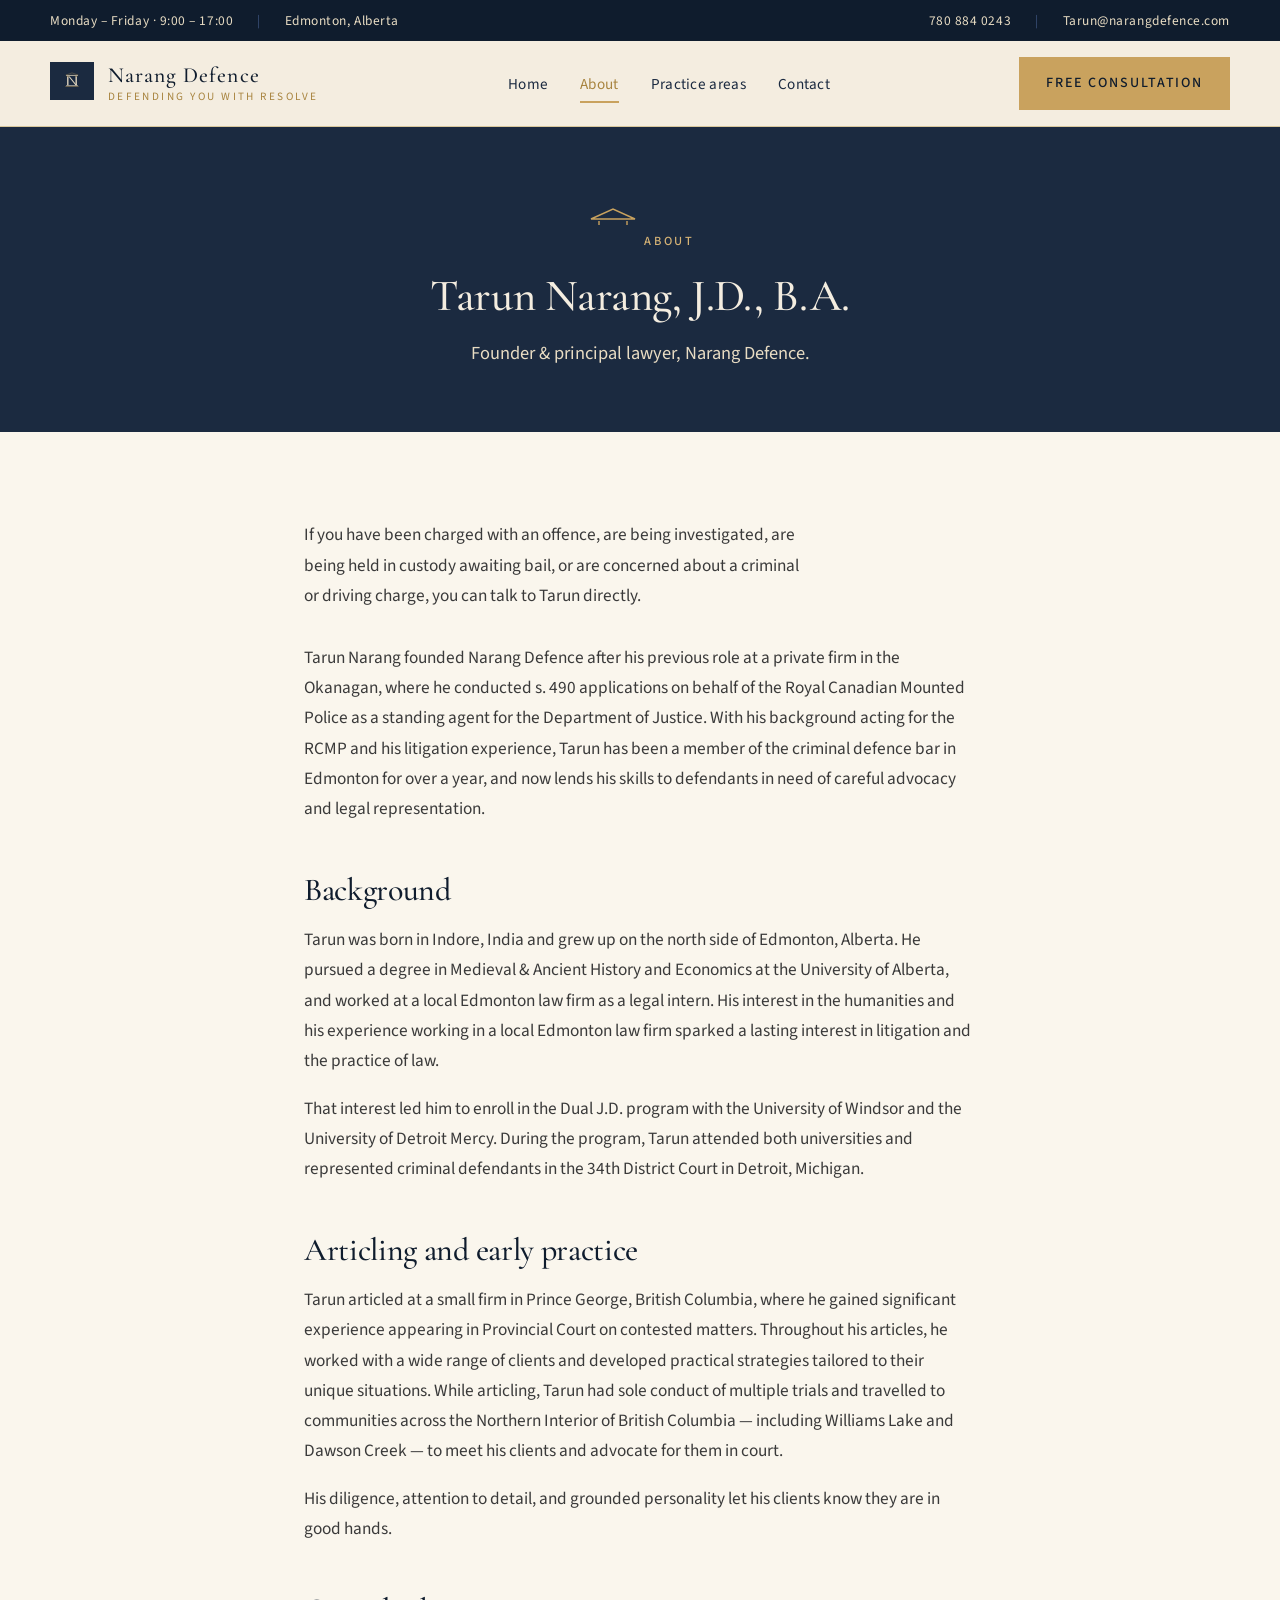
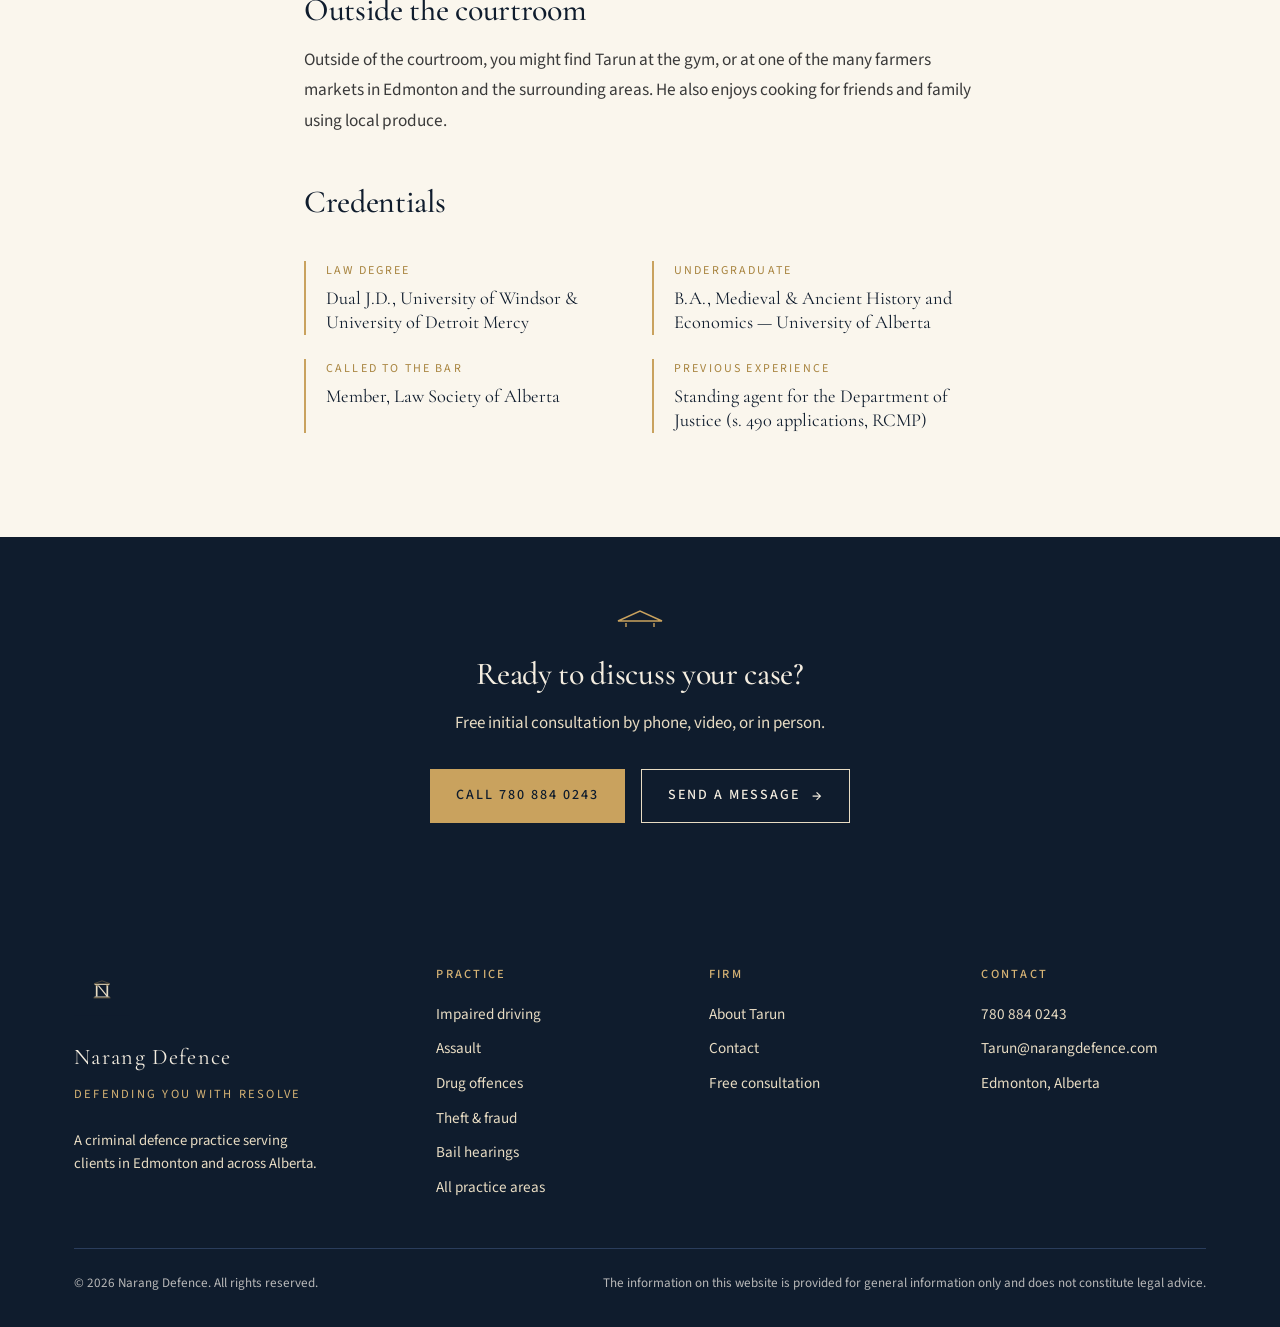
==== about.html @ 57f2531a "Add files via upload" ====
<!DOCTYPE html>
<html lang="en">
<head>
  <meta charset="UTF-8">
  <meta name="viewport" content="width=device-width, initial-scale=1.0">
  <title>About Tarun Narang — Narang Defence</title>
  <meta name="description" content="Tarun Narang is the founder of Narang Defence, an Edmonton criminal defence practice. Read about his background, education, and approach to criminal defence in Alberta.">

  <link rel="preconnect" href="https://fonts.googleapis.com">
  <link rel="preconnect" href="https://fonts.gstatic.com" crossorigin>
  <link href="https://fonts.googleapis.com/css2?family=Cormorant+Garamond:wght@400;500;600&family=Source+Sans+3:wght@300;400;500;600&display=swap" rel="stylesheet">
  <link rel="stylesheet" href="styles.css">
  <link rel="icon" type="image/svg+xml" href="logo.svg">
</head>
<body>

  <!-- Utility bar -->
  <div class="utility-bar">
    <div class="container utility-bar__inner">
      <div class="utility-bar__group utility-bar__hours">
        <span>Monday – Friday · 9:00 – 17:00</span>
        <span class="utility-bar__sep">|</span>
        <span>Edmonton, Alberta</span>
      </div>
      <div class="utility-bar__group">
        <a href="tel:+17808840243">780 884 0243</a>
        <span class="utility-bar__sep">|</span>
        <a href="mailto:Tarun@narangdefence.com">Tarun@narangdefence.com</a>
      </div>
    </div>
  </div>

  <!-- Header / nav -->
  <header class="site-header">
    <div class="container nav">
      <a href="index.html" class="nav__brand" aria-label="Narang Defence — home">
        <span class="nav__brand-mark" aria-hidden="true">
          <svg viewBox="0 0 600 520" xmlns="http://www.w3.org/2000/svg">
            <rect width="600" height="520" fill="#1b2a40"/>
            <g transform="translate(300,260)">
              <polygon points="-84,-82 0,-112 84,-82" fill="none" stroke="#c9a25e" stroke-width="3.5"/>
              <rect x="-80" y="-78" width="160" height="9" fill="#e8dcc3"/>
              <rect x="-66" y="-62" width="18" height="118" fill="#e8dcc3"/>
              <rect x="48" y="-62" width="18" height="118" fill="#e8dcc3"/>
              <polygon points="-48,-62 -31,-62 66,56 49,56" fill="#e8dcc3"/>
              <rect x="-70" y="-69" width="26" height="7" fill="#c9a25e"/>
              <rect x="44" y="-69" width="26" height="7" fill="#c9a25e"/>
              <rect x="-80" y="56" width="160" height="8" fill="#e8dcc3"/>
              <rect x="-90" y="68" width="180" height="6" fill="#c9a25e"/>
            </g>
          </svg>
        </span>
        <span class="nav__brand-text">
          <span class="nav__brand-name">Narang Defence</span>
          <span class="nav__brand-tag">Defending you with resolve</span>
        </span>
      </a>

      <button class="nav-toggle" aria-label="Open menu" aria-expanded="false" aria-controls="primary-nav">
        <svg viewBox="0 0 24 24" fill="none" stroke="currentColor" stroke-width="1.5">
          <line x1="3" y1="7" x2="21" y2="7"/>
          <line x1="3" y1="12" x2="21" y2="12"/>
          <line x1="3" y1="17" x2="21" y2="17"/>
        </svg>
      </button>

      <ul class="nav__menu" id="primary-nav">
        <li><a href="index.html">Home</a></li>
        <li><a href="about.html" aria-current="page">About</a></li>
        <li><a href="practice-areas.html">Practice areas</a></li>
        <li><a href="contact.html">Contact</a></li>
      </ul>

      <div class="nav__cta">
        <a href="contact.html" class="btn btn-primary">Free consultation</a>
      </div>
    </div>
  </header>

  <!-- Page header -->
  <section class="page-header">
    <div class="container">
      <span class="pediment" aria-hidden="true">
        <svg viewBox="0 0 56 18" fill="none" stroke="#c9a25e" stroke-width="1.4">
          <polygon points="6,12 28,2 50,12"/>
          <line x1="14" y1="14" x2="14" y2="18"/>
          <line x1="42" y1="14" x2="42" y2="18"/>
        </svg>
      </span>
      <span class="eyebrow on-dark">About</span>
      <h1>Tarun Narang, J.D., B.A.</h1>
      <p class="lead on-dark" style="margin: 1rem auto 0;">Founder &amp; principal lawyer, Narang Defence.</p>
    </div>
  </section>

  <!-- Bio -->
  <section class="section section--cream">
    <div class="container-narrow bio reveal">
      <p class="lead" style="margin-bottom: 2rem;">If you have been charged with an offence, are being investigated, are being held in custody awaiting bail, or are concerned about a criminal or driving charge, you can talk to Tarun directly.</p>

      <p>Tarun Narang founded Narang Defence after his previous role at a private firm in the Okanagan, where he conducted s. 490 applications on behalf of the Royal Canadian Mounted Police as a standing agent for the Department of Justice. With his background acting for the RCMP and his litigation experience, Tarun has been a member of the criminal defence bar in Edmonton for over a year, and now lends his skills to defendants in need of careful advocacy and legal representation.</p>

      <h2>Background</h2>
      <p>Tarun was born in Indore, India and grew up on the north side of Edmonton, Alberta. He pursued a degree in Medieval &amp; Ancient History and Economics at the University of Alberta, and worked at a local Edmonton law firm as a legal intern. His interest in the humanities and his experience working in a local Edmonton law firm sparked a lasting interest in litigation and the practice of law.</p>

      <p>That interest led him to enroll in the Dual J.D. program with the University of Windsor and the University of Detroit Mercy. During the program, Tarun attended both universities and represented criminal defendants in the 34th District Court in Detroit, Michigan.</p>

      <h2>Articling and early practice</h2>
      <p>Tarun articled at a small firm in Prince George, British Columbia, where he gained significant experience appearing in Provincial Court on contested matters. Throughout his articles, he worked with a wide range of clients and developed practical strategies tailored to their unique situations. While articling, Tarun had sole conduct of multiple trials and travelled to communities across the Northern Interior of British Columbia — including Williams Lake and Dawson Creek — to meet his clients and advocate for them in court.</p>

      <p>His diligence, attention to detail, and grounded personality let his clients know they are in good hands.</p>

      <h2>Outside the courtroom</h2>
      <p>Outside of the courtroom, you might find Tarun at the gym, or at one of the many farmers markets in Edmonton and the surrounding areas. He also enjoys cooking for friends and family using local produce.</p>

      <h2>Credentials</h2>
      <div class="credentials">
        <div class="credential">
          <div class="credential__label">Law degree</div>
          <div class="credential__value">Dual J.D., University of Windsor &amp; University of Detroit Mercy</div>
        </div>
        <div class="credential">
          <div class="credential__label">Undergraduate</div>
          <div class="credential__value">B.A., Medieval &amp; Ancient History and Economics — University of Alberta</div>
        </div>
        <div class="credential">
          <div class="credential__label">Called to the bar</div>
          <div class="credential__value">Member, Law Society of Alberta</div>
        </div>
        <div class="credential">
          <div class="credential__label">Previous experience</div>
          <div class="credential__value">Standing agent for the Department of Justice (s. 490 applications, RCMP)</div>
        </div>
      </div>
    </div>
  </section>

  <!-- CTA banner -->
  <section class="cta-banner">
    <div class="container">
      <span class="pediment" aria-hidden="true">
        <svg viewBox="0 0 56 18" fill="none" stroke="#c9a25e" stroke-width="1.4">
          <polygon points="6,12 28,2 50,12"/>
          <line x1="14" y1="14" x2="14" y2="18"/>
          <line x1="42" y1="14" x2="42" y2="18"/>
        </svg>
      </span>
      <h2>Ready to discuss your case?</h2>
      <p>Free initial consultation by phone, video, or in person.</p>
      <div class="cta-banner__actions">
        <a href="tel:+17808840243" class="btn btn-primary">Call 780 884 0243</a>
        <a href="contact.html" class="btn btn-outline btn-arrow">Send a message</a>
      </div>
    </div>
  </section>

  <!-- Footer -->
  <footer class="site-footer">
    <div class="container">
      <div class="footer-grid">
        <div class="footer-brand">
          <div class="footer-brand__mark">
            <svg viewBox="0 0 600 520" xmlns="http://www.w3.org/2000/svg">
              <rect width="600" height="520" fill="#0f1c2d"/>
              <g transform="translate(300,260)">
                <polygon points="-84,-82 0,-112 84,-82" fill="none" stroke="#c9a25e" stroke-width="3.5"/>
                <rect x="-80" y="-78" width="160" height="9" fill="#e8dcc3"/>
                <rect x="-66" y="-62" width="18" height="118" fill="#e8dcc3"/>
                <rect x="48" y="-62" width="18" height="118" fill="#e8dcc3"/>
                <polygon points="-48,-62 -31,-62 66,56 49,56" fill="#e8dcc3"/>
                <rect x="-70" y="-69" width="26" height="7" fill="#c9a25e"/>
                <rect x="44" y="-69" width="26" height="7" fill="#c9a25e"/>
                <rect x="-80" y="56" width="160" height="8" fill="#e8dcc3"/>
                <rect x="-90" y="68" width="180" height="6" fill="#c9a25e"/>
              </g>
            </svg>
          </div>
          <div class="footer-brand__name">Narang Defence</div>
          <div class="footer-brand__tag">Defending you with resolve</div>
          <p>A criminal defence practice serving clients in Edmonton and across Alberta.</p>
        </div>
        <div class="footer-col">
          <h4>Practice</h4>
          <ul>
            <li><a href="practice-areas.html#impaired">Impaired driving</a></li>
            <li><a href="practice-areas.html#assault">Assault</a></li>
            <li><a href="practice-areas.html#drug">Drug offences</a></li>
            <li><a href="practice-areas.html#fraud">Theft &amp; fraud</a></li>
            <li><a href="practice-areas.html#bail">Bail hearings</a></li>
            <li><a href="practice-areas.html">All practice areas</a></li>
          </ul>
        </div>
        <div class="footer-col">
          <h4>Firm</h4>
          <ul>
            <li><a href="about.html">About Tarun</a></li>
            <li><a href="contact.html">Contact</a></li>
            <li><a href="contact.html">Free consultation</a></li>
          </ul>
        </div>
        <div class="footer-col">
          <h4>Contact</h4>
          <ul>
            <li><a href="tel:+17808840243">780 884 0243</a></li>
            <li><a href="mailto:Tarun@narangdefence.com">Tarun@narangdefence.com</a></li>
            <li>Edmonton, Alberta</li>
          </ul>
        </div>
      </div>
      <div class="footer-bottom">
        <span>© <span data-year>2026</span> Narang Defence. All rights reserved.</span>
        <span>The information on this website is provided for general information only and does not constitute legal advice.</span>
      </div>
    </div>
  </footer>

  <script src="script.js"></script>
</body>
</html>
---- styles.css ----
/* =============================================================
   Narang Defence — site styles
   Palette derived from logo. Display: Cormorant Garamond.
   Body: Source Sans 3. Signature: classical pediment ornament.
   ============================================================= */

:root {
  /* Brand palette */
  --navy-900: #0f1c2d;
  --navy-800: #1b2a40;
  --navy-700: #2a3d5c;
  --navy-600: #3a5078;

  --cream-50:  #faf6ed;
  --cream-100: #f4ede0;
  --cream-200: #e8dcc3;
  --cream-300: #d8c79c;

  --gold-400: #d6b375;
  --gold-500: #c9a25e;
  --gold-600: #a8843f;
  --gold-700: #836831;

  --ink-900: #1a1a1a;
  --ink-700: #3a3a3a;
  --ink-500: #6a6a6a;
  --ink-300: #b8b8b8;
  --line:    #e3dccb;

  /* Type */
  --font-display: "Cormorant Garamond", Georgia, "Times New Roman", serif;
  --font-body:    "Source Sans 3", -apple-system, BlinkMacSystemFont, "Segoe UI", Roboto, sans-serif;

  /* Layout */
  --container: 1180px;
  --container-narrow: 880px;
}

/* ---------- Reset & base ---------- */

*, *::before, *::after { box-sizing: border-box; }

html { scroll-behavior: smooth; }

body {
  margin: 0;
  font-family: var(--font-body);
  font-size: 17px;
  line-height: 1.65;
  color: var(--ink-900);
  background: var(--cream-50);
  -webkit-font-smoothing: antialiased;
  text-rendering: optimizeLegibility;
}

img, svg { display: block; max-width: 100%; }

a {
  color: inherit;
  text-decoration: none;
  transition: color 0.2s ease;
}

button {
  font-family: inherit;
  cursor: pointer;
  border: none;
  background: none;
}

.sr-only {
  position: absolute;
  width: 1px;
  height: 1px;
  padding: 0;
  margin: -1px;
  overflow: hidden;
  clip: rect(0, 0, 0, 0);
  white-space: nowrap;
  border: 0;
}

/* ---------- Typography ---------- */

h1, h2, h3, h4 {
  font-family: var(--font-display);
  font-weight: 500;
  line-height: 1.15;
  letter-spacing: -0.01em;
  margin: 0 0 0.5em;
  color: var(--navy-900);
}

.h-display {
  font-size: clamp(2.5rem, 5vw, 4.25rem);
  font-weight: 500;
  letter-spacing: -0.015em;
  line-height: 1.05;
}

h1 { font-size: clamp(2rem, 3.5vw, 3rem); }
h2 { font-size: clamp(1.75rem, 2.5vw, 2.4rem); }
h3 { font-size: 1.4rem; }
h4 { font-size: 1.15rem; }

p { margin: 0 0 1em; }

.eyebrow {
  display: inline-block;
  font-family: var(--font-body);
  font-size: 0.78rem;
  font-weight: 500;
  letter-spacing: 0.22em;
  text-transform: uppercase;
  color: var(--gold-600);
  margin-bottom: 1.25rem;
}

.eyebrow.on-dark { color: var(--gold-400); }

.lead {
  font-size: 1.15rem;
  line-height: 1.6;
  color: var(--ink-700);
  max-width: 56ch;
}

.lead.on-dark { color: var(--cream-200); }

/* ---------- Layout primitives ---------- */

.container {
  width: 100%;
  max-width: var(--container);
  margin: 0 auto;
  padding: 0 1.5rem;
}

.container-narrow {
  max-width: var(--container-narrow);
  margin: 0 auto;
  padding: 0 1.5rem;
}

.section {
  padding: 5.5rem 0;
}

.section-tight { padding: 4rem 0; }

.section--cream { background: var(--cream-50); }
.section--cream-deep { background: var(--cream-100); }
.section--navy {
  background: var(--navy-800);
  color: var(--cream-100);
}
.section--navy h2,
.section--navy h3 { color: var(--cream-100); }

/* ---------- Pediment ornament (signature element) ---------- */

.pediment {
  display: inline-block;
  width: 56px;
  height: 18px;
  margin-bottom: 1.25rem;
}
.pediment svg { width: 100%; height: 100%; }

.divider {
  text-align: center;
  margin: 0 0 2rem;
}

/* ---------- Utility bar (top) ---------- */

.utility-bar {
  background: var(--navy-900);
  color: var(--cream-200);
  font-size: 0.84rem;
  letter-spacing: 0.04em;
}

.utility-bar__inner {
  display: flex;
  justify-content: space-between;
  align-items: center;
  padding: 0.6rem 0;
  gap: 1rem;
  flex-wrap: wrap;
}

.utility-bar a:hover { color: var(--gold-400); }

.utility-bar__group {
  display: flex;
  align-items: center;
  gap: 1.5rem;
  flex-wrap: wrap;
}

.utility-bar__sep {
  color: var(--navy-600);
}

@media (max-width: 720px) {
  .utility-bar { font-size: 0.78rem; }
  .utility-bar__inner { justify-content: center; }
  .utility-bar__hours { display: none; }
}

/* ---------- Header / nav ---------- */

.site-header {
  background: var(--cream-100);
  border-bottom: 1px solid var(--cream-300);
  position: sticky;
  top: 0;
  z-index: 50;
}

.nav {
  display: flex;
  align-items: center;
  justify-content: space-between;
  padding: 1rem 0;
  gap: 2rem;
}

.nav__brand {
  display: flex;
  align-items: center;
  gap: 0.85rem;
  text-decoration: none;
}

.nav__brand-mark {
  width: 44px;
  height: 44px;
  flex: 0 0 44px;
}

.nav__brand-text {
  display: flex;
  flex-direction: column;
  line-height: 1;
}

.nav__brand-name {
  font-family: var(--font-display);
  font-size: 1.35rem;
  font-weight: 500;
  letter-spacing: 0.05em;
  color: var(--navy-900);
}

.nav__brand-tag {
  font-size: 0.7rem;
  letter-spacing: 0.22em;
  text-transform: uppercase;
  color: var(--gold-600);
  margin-top: 4px;
}

.nav__menu {
  display: flex;
  align-items: center;
  gap: 2rem;
  list-style: none;
  margin: 0;
  padding: 0;
}

.nav__menu a {
  font-size: 0.95rem;
  color: var(--navy-800);
  letter-spacing: 0.02em;
  position: relative;
  padding: 0.5rem 0;
}

.nav__menu a:hover,
.nav__menu a[aria-current="page"] {
  color: var(--gold-600);
}

.nav__menu a[aria-current="page"]::after {
  content: "";
  position: absolute;
  left: 0; right: 0;
  bottom: 0;
  height: 1.5px;
  background: var(--gold-500);
}

.nav__cta {
  display: inline-flex;
  align-items: center;
}

.nav-toggle {
  display: none;
  width: 40px;
  height: 40px;
  align-items: center;
  justify-content: center;
  color: var(--navy-900);
}

.nav-toggle svg { width: 24px; height: 24px; }

@media (max-width: 920px) {
  .nav-toggle { display: inline-flex; }
  .nav__menu,
  .nav__cta { display: none; }
  .nav__menu.is-open {
    display: flex;
    flex-direction: column;
    align-items: stretch;
    gap: 0;
    position: absolute;
    top: 100%;
    left: 0; right: 0;
    background: var(--cream-100);
    border-top: 1px solid var(--cream-300);
    border-bottom: 1px solid var(--cream-300);
    padding: 0.5rem 1.5rem 1.25rem;
  }
  .nav__menu.is-open li {
    border-bottom: 1px solid var(--cream-300);
  }
  .nav__menu.is-open li:last-child { border-bottom: none; }
  .nav__menu.is-open a { display: block; padding: 0.9rem 0; }
  .nav__cta.is-open {
    display: flex;
    margin-top: 0.75rem;
  }
}

/* ---------- Buttons ---------- */

.btn {
  display: inline-flex;
  align-items: center;
  gap: 0.5rem;
  padding: 0.85rem 1.6rem;
  font-family: var(--font-body);
  font-size: 0.88rem;
  font-weight: 500;
  letter-spacing: 0.14em;
  text-transform: uppercase;
  border: 1px solid transparent;
  transition: background 0.2s ease, color 0.2s ease, border-color 0.2s ease;
  cursor: pointer;
  text-decoration: none;
}

.btn-primary {
  background: var(--gold-500);
  color: var(--navy-900);
  border-color: var(--gold-500);
}

.btn-primary:hover {
  background: var(--gold-600);
  border-color: var(--gold-600);
  color: var(--navy-900);
}

.btn-outline {
  background: transparent;
  color: var(--cream-100);
  border-color: var(--cream-200);
}

.btn-outline:hover {
  background: var(--cream-100);
  color: var(--navy-900);
  border-color: var(--cream-100);
}

.btn-outline-navy {
  background: transparent;
  color: var(--navy-900);
  border-color: var(--navy-900);
}

.btn-outline-navy:hover {
  background: var(--navy-900);
  color: var(--cream-100);
}

.btn-arrow::after {
  content: "→";
  font-size: 1.1em;
  margin-left: 0.25rem;
  transition: transform 0.2s ease;
}

.btn-arrow:hover::after { transform: translateX(3px); }

/* ---------- Hero ---------- */

.hero {
  background:
    radial-gradient(ellipse at 20% 0%, rgba(201, 162, 94, 0.07), transparent 60%),
    var(--navy-800);
  color: var(--cream-100);
  padding: 6.5rem 0 6rem;
  position: relative;
  overflow: hidden;
}

.hero__inner {
  position: relative;
  z-index: 1;
}

.hero h1 {
  color: var(--cream-100);
  max-width: 18ch;
  margin-bottom: 1.25rem;
}

.hero .lead {
  color: var(--cream-200);
  margin-bottom: 2rem;
  max-width: 50ch;
}

.hero__cta {
  display: flex;
  gap: 1rem;
  flex-wrap: wrap;
}

/* Decorative column motif inside hero */
.hero__columns {
  position: absolute;
  right: -40px;
  top: 50%;
  transform: translateY(-50%);
  opacity: 0.06;
  pointer-events: none;
  width: 420px;
  height: 460px;
}

@media (max-width: 760px) {
  .hero { padding: 4.5rem 0 4rem; }
  .hero__columns { width: 300px; right: -120px; }
}

/* ---------- Page header (interior pages) ---------- */

.page-header {
  background: var(--navy-800);
  color: var(--cream-100);
  padding: 5rem 0 4rem;
  text-align: center;
  position: relative;
  overflow: hidden;
}

.page-header h1 {
  color: var(--cream-100);
  margin: 0;
}

.page-header .eyebrow {
  color: var(--gold-400);
}

/* ---------- Practice areas grid ---------- */

.practice-grid {
  display: grid;
  grid-template-columns: repeat(auto-fit, minmax(250px, 1fr));
  gap: 1.5rem;
  margin-top: 2.5rem;
}

.practice-card {
  background: var(--cream-50);
  border: 1px solid var(--cream-300);
  padding: 2rem 1.75rem;
  text-decoration: none;
  color: var(--navy-900);
  display: flex;
  flex-direction: column;
  gap: 0.5rem;
  transition: transform 0.2s ease, border-color 0.2s ease, background 0.2s ease;
  position: relative;
}

.practice-card:hover {
  border-color: var(--gold-500);
  background: #fff;
  transform: translateY(-2px);
}

.practice-card__number {
  font-family: var(--font-display);
  font-size: 0.95rem;
  color: var(--gold-600);
  letter-spacing: 0.1em;
}

.practice-card h3 {
  font-size: 1.35rem;
  margin: 0.25rem 0 0.5rem;
}

.practice-card p {
  font-size: 0.95rem;
  color: var(--ink-700);
  margin: 0 0 1rem;
  line-height: 1.55;
}

.practice-card__link {
  margin-top: auto;
  font-size: 0.78rem;
  letter-spacing: 0.18em;
  text-transform: uppercase;
  color: var(--gold-600);
  font-weight: 500;
}

/* ---------- Approach / why us ---------- */

.feature-grid {
  display: grid;
  grid-template-columns: repeat(auto-fit, minmax(240px, 1fr));
  gap: 2.5rem;
  margin-top: 3rem;
}

.feature {
  text-align: left;
}

.feature__icon {
  width: 36px;
  height: 36px;
  margin-bottom: 1.25rem;
  color: var(--gold-500);
}

.feature h3 {
  font-size: 1.3rem;
  margin-bottom: 0.5rem;
}

.feature p {
  color: var(--cream-200);
  font-size: 0.98rem;
  margin: 0;
  line-height: 1.65;
}

.section--cream-deep .feature p { color: var(--ink-700); }

/* ---------- About preview (split layout) ---------- */

.split {
  display: grid;
  grid-template-columns: 5fr 6fr;
  gap: 4rem;
  align-items: center;
}

.split__visual {
  background: var(--navy-800);
  aspect-ratio: 4 / 5;
  position: relative;
  overflow: hidden;
  display: flex;
  align-items: center;
  justify-content: center;
}

.split__visual::after {
  content: "";
  position: absolute;
  inset: 14px;
  border: 1px solid var(--gold-500);
  pointer-events: none;
}

.split__visual-placeholder {
  color: var(--cream-200);
  font-family: var(--font-display);
  font-size: 1.1rem;
  text-align: center;
  padding: 1rem;
  opacity: 0.7;
}

.split__visual svg {
  width: 60%;
  height: auto;
  opacity: 0.95;
}

.split__content h2 {
  margin-top: 0;
}

@media (max-width: 820px) {
  .split { grid-template-columns: 1fr; gap: 2rem; }
  .split__visual { aspect-ratio: 4 / 3; max-width: 480px; margin: 0 auto; width: 100%; }
}

/* ---------- CTA banner ---------- */

.cta-banner {
  background: var(--navy-900);
  color: var(--cream-100);
  padding: 4.5rem 0;
  text-align: center;
  position: relative;
}

.cta-banner h2 {
  color: var(--cream-100);
  max-width: 22ch;
  margin: 0 auto 1rem;
}

.cta-banner p {
  color: var(--cream-200);
  max-width: 56ch;
  margin: 0 auto 2rem;
}

.cta-banner__actions {
  display: flex;
  gap: 1rem;
  flex-wrap: wrap;
  justify-content: center;
}

/* ---------- Bio / about page content ---------- */

.bio {
  max-width: 720px;
  margin: 0 auto;
}

.bio p {
  font-size: 1.08rem;
  line-height: 1.75;
  color: var(--ink-700);
}

.bio h2 {
  margin-top: 3rem;
}

.credentials {
  display: grid;
  grid-template-columns: repeat(auto-fit, minmax(220px, 1fr));
  gap: 1.5rem;
  margin: 2.5rem 0 1rem;
}

.credential {
  border-left: 2px solid var(--gold-500);
  padding-left: 1.25rem;
}

.credential__label {
  font-size: 0.75rem;
  letter-spacing: 0.18em;
  text-transform: uppercase;
  color: var(--gold-600);
  margin-bottom: 0.4rem;
}

.credential__value {
  font-family: var(--font-display);
  font-size: 1.15rem;
  color: var(--navy-900);
  line-height: 1.3;
}

/* ---------- Practice areas detail page ---------- */

.practice-detail {
  display: grid;
  gap: 3rem;
  margin-top: 2.5rem;
}

.practice-detail__item {
  display: grid;
  grid-template-columns: 120px 1fr;
  gap: 2.5rem;
  align-items: start;
  padding-bottom: 3rem;
  border-bottom: 1px solid var(--cream-300);
}

.practice-detail__item:last-child {
  border-bottom: none;
  padding-bottom: 0;
}

.practice-detail__number {
  font-family: var(--font-display);
  font-size: 3rem;
  color: var(--gold-500);
  line-height: 1;
}

.practice-detail__body h3 {
  margin-top: 0;
  font-size: 1.6rem;
  margin-bottom: 0.75rem;
}

.practice-detail__body p {
  color: var(--ink-700);
  font-size: 1.02rem;
  line-height: 1.7;
  max-width: 64ch;
}

@media (max-width: 720px) {
  .practice-detail__item { grid-template-columns: 1fr; gap: 0.5rem; }
  .practice-detail__number { font-size: 2.25rem; }
}

/* ---------- Contact ---------- */

.contact-grid {
  display: grid;
  grid-template-columns: 1fr 1.2fr;
  gap: 4rem;
  align-items: start;
}

.contact-info dl {
  margin: 0;
  display: grid;
  gap: 1.75rem;
}

.contact-info dt {
  font-size: 0.75rem;
  letter-spacing: 0.18em;
  text-transform: uppercase;
  color: var(--gold-600);
  margin-bottom: 0.35rem;
  font-weight: 500;
}

.contact-info dd {
  margin: 0;
  font-family: var(--font-display);
  font-size: 1.35rem;
  color: var(--navy-900);
  line-height: 1.4;
}

.contact-info dd a:hover { color: var(--gold-600); }

.contact-info dd.contact-info__body {
  font-family: var(--font-body);
  font-size: 1rem;
  color: var(--ink-700);
}

.contact-form {
  background: var(--cream-100);
  padding: 2.5rem;
  border: 1px solid var(--cream-300);
}

.contact-form h2 {
  margin-top: 0;
  font-size: 1.7rem;
}

.contact-form__row {
  margin-bottom: 1.25rem;
}

.contact-form label {
  display: block;
  font-size: 0.78rem;
  letter-spacing: 0.16em;
  text-transform: uppercase;
  color: var(--ink-700);
  margin-bottom: 0.4rem;
  font-weight: 500;
}

.contact-form input,
.contact-form select,
.contact-form textarea {
  width: 100%;
  padding: 0.85rem 1rem;
  font-family: var(--font-body);
  font-size: 1rem;
  background: var(--cream-50);
  border: 1px solid var(--cream-300);
  color: var(--ink-900);
  transition: border-color 0.2s ease, background 0.2s ease;
}

.contact-form input:focus,
.contact-form select:focus,
.contact-form textarea:focus {
  outline: none;
  border-color: var(--gold-500);
  background: #fff;
}

.contact-form textarea {
  min-height: 140px;
  resize: vertical;
  font-family: var(--font-body);
}

.contact-form__note {
  font-size: 0.85rem;
  color: var(--ink-500);
  margin: 0.5rem 0 1.25rem;
  line-height: 1.5;
}

@media (max-width: 820px) {
  .contact-grid { grid-template-columns: 1fr; gap: 2.5rem; }
}

/* ---------- Footer ---------- */

.site-footer {
  background: var(--navy-900);
  color: var(--cream-200);
  padding: 4.5rem 0 2rem;
  font-size: 0.95rem;
}

.footer-grid {
  display: grid;
  grid-template-columns: 1.4fr 1fr 1fr 1fr;
  gap: 3rem;
  margin-bottom: 3rem;
}

.footer-brand__mark { width: 56px; height: 56px; margin-bottom: 1rem; }

.footer-brand__name {
  font-family: var(--font-display);
  font-size: 1.4rem;
  color: var(--cream-100);
  letter-spacing: 0.06em;
  margin-bottom: 0.5rem;
}

.footer-brand__tag {
  font-size: 0.78rem;
  letter-spacing: 0.18em;
  text-transform: uppercase;
  color: var(--gold-400);
  margin-bottom: 1.5rem;
}

.footer-brand p {
  color: var(--cream-200);
  font-size: 0.92rem;
  line-height: 1.6;
  max-width: 36ch;
  margin: 0;
}

.footer-col h4 {
  font-family: var(--font-body);
  font-size: 0.78rem;
  letter-spacing: 0.18em;
  text-transform: uppercase;
  color: var(--gold-400);
  margin: 0 0 1.25rem;
  font-weight: 500;
}

.footer-col ul {
  list-style: none;
  padding: 0;
  margin: 0;
  display: grid;
  gap: 0.6rem;
}

.footer-col a:hover { color: var(--gold-400); }

.footer-bottom {
  border-top: 1px solid var(--navy-700);
  padding-top: 1.5rem;
  display: flex;
  justify-content: space-between;
  flex-wrap: wrap;
  gap: 1rem;
  font-size: 0.82rem;
  color: var(--ink-300);
}

.footer-bottom a:hover { color: var(--gold-400); }

@media (max-width: 820px) {
  .footer-grid { grid-template-columns: 1fr 1fr; gap: 2rem; }
}

@media (max-width: 540px) {
  .footer-grid { grid-template-columns: 1fr; }
}

/* ---------- Reveal animation (respect reduced-motion) ---------- */

.reveal {
  opacity: 0;
  transform: translateY(20px);
  transition: opacity 0.7s ease, transform 0.7s ease;
}

.reveal.is-visible {
  opacity: 1;
  transform: translateY(0);
}

@media (prefers-reduced-motion: reduce) {
  *, *::before, *::after {
    animation-duration: 0.01ms !important;
    animation-iteration-count: 1 !important;
    transition-duration: 0.01ms !important;
    scroll-behavior: auto !important;
  }
  .reveal { opacity: 1; transform: none; }
}

/* ---------- Focus ---------- */

a:focus-visible,
button:focus-visible,
input:focus-visible,
select:focus-visible,
textarea:focus-visible {
  outline: 2px solid var(--gold-500);
  outline-offset: 3px;
}
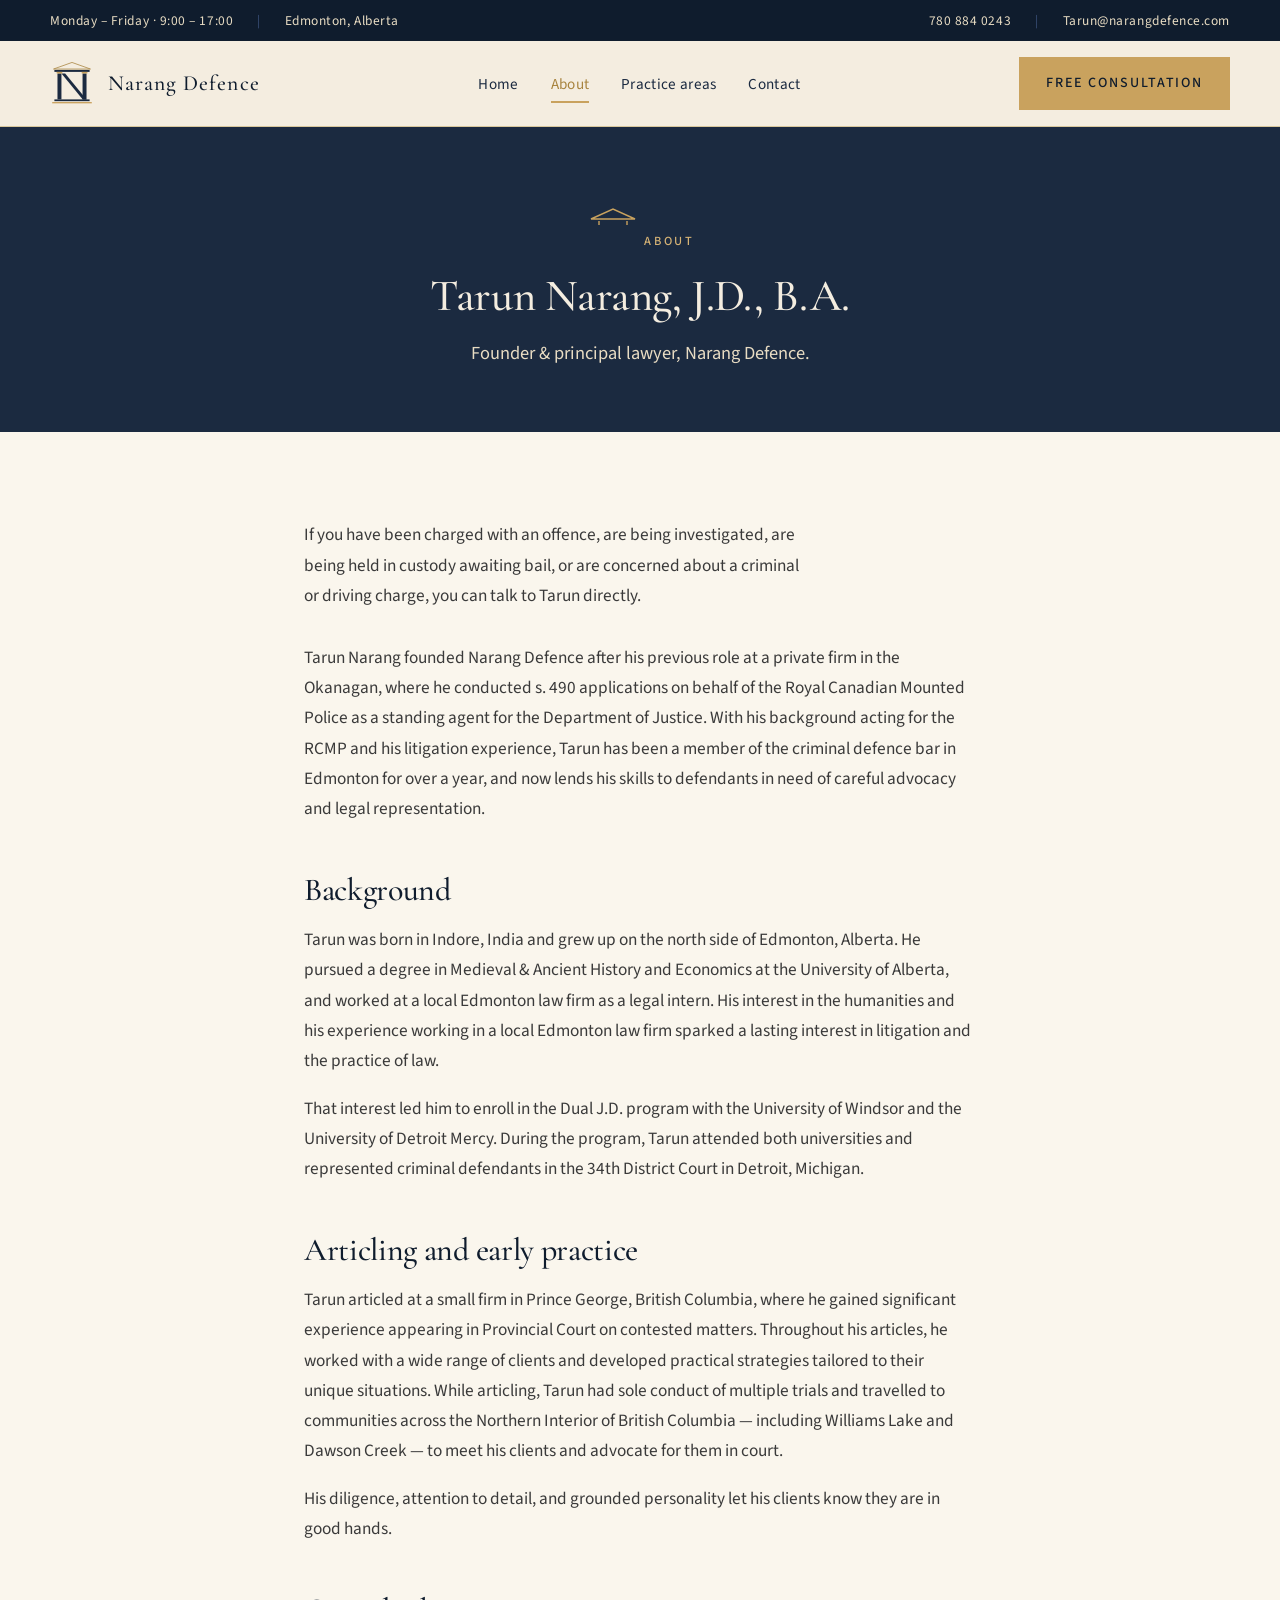
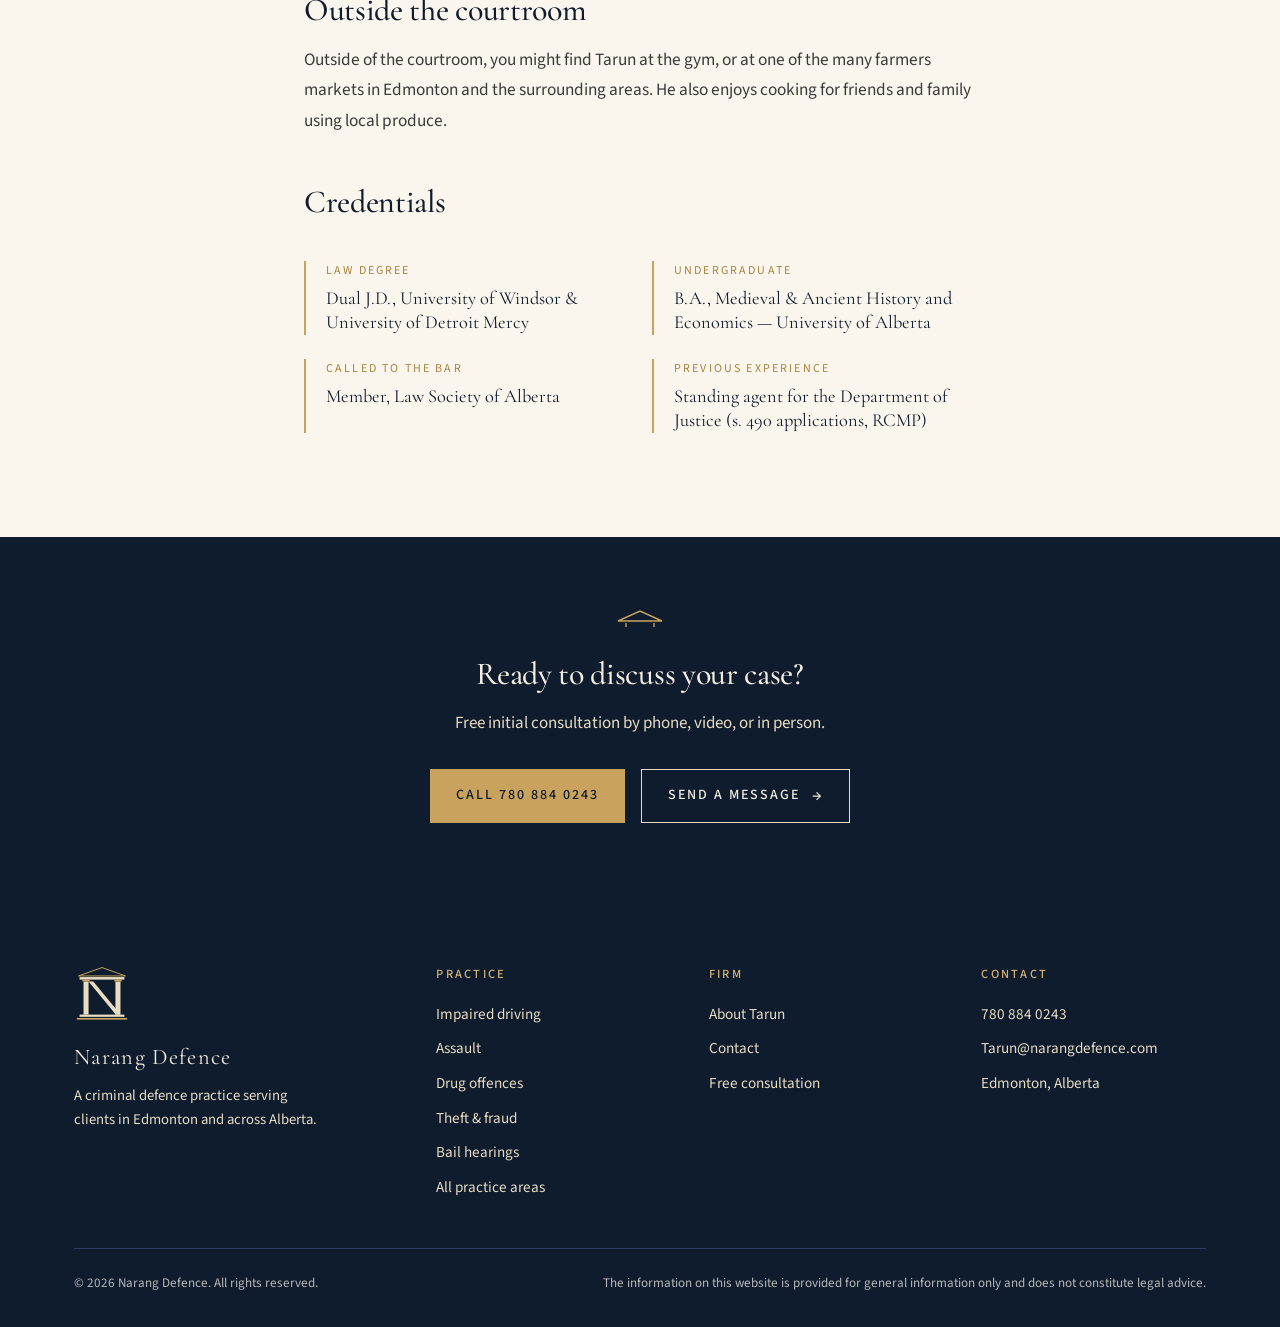
==== commit b1de0fe1: "Add files via upload" ====
--- a/about.html
+++ b/about.html
@@ -10,7 +10,7 @@
   <link rel="preconnect" href="https://fonts.gstatic.com" crossorigin>
   <link href="https://fonts.googleapis.com/css2?family=Cormorant+Garamond:wght@400;500;600&family=Source+Sans+3:wght@300;400;500;600&display=swap" rel="stylesheet">
   <link rel="stylesheet" href="styles.css">
-  <link rel="icon" type="image/svg+xml" href="logo.svg">
+  <link rel="icon" type="image/svg+xml" href="favicon.svg">
 </head>
 <body>
 
@@ -35,24 +35,22 @@
     <div class="container nav">
       <a href="index.html" class="nav__brand" aria-label="Narang Defence — home">
         <span class="nav__brand-mark" aria-hidden="true">
-          <svg viewBox="0 0 600 520" xmlns="http://www.w3.org/2000/svg">
-            <rect width="600" height="520" fill="#1b2a40"/>
-            <g transform="translate(300,260)">
-              <polygon points="-84,-82 0,-112 84,-82" fill="none" stroke="#c9a25e" stroke-width="3.5"/>
-              <rect x="-80" y="-78" width="160" height="9" fill="#e8dcc3"/>
-              <rect x="-66" y="-62" width="18" height="118" fill="#e8dcc3"/>
-              <rect x="48" y="-62" width="18" height="118" fill="#e8dcc3"/>
-              <polygon points="-48,-62 -31,-62 66,56 49,56" fill="#e8dcc3"/>
+          <svg viewBox="0 0 200 200" xmlns="http://www.w3.org/2000/svg">
+            <g transform="translate(100,114)">
+              <polygon points="-84,-82 0,-112 84,-82" fill="none" stroke="#a8843f" stroke-width="3.5"/>
+              <rect x="-80" y="-78" width="160" height="9" fill="#1b2a40"/>
+              <rect x="-66" y="-62" width="18" height="118" fill="#1b2a40"/>
+              <rect x="48" y="-62" width="18" height="118" fill="#1b2a40"/>
+              <polygon points="-48,-62 -31,-62 66,56 49,56" fill="#1b2a40"/>
               <rect x="-70" y="-69" width="26" height="7" fill="#c9a25e"/>
               <rect x="44" y="-69" width="26" height="7" fill="#c9a25e"/>
-              <rect x="-80" y="56" width="160" height="8" fill="#e8dcc3"/>
+              <rect x="-80" y="56" width="160" height="8" fill="#1b2a40"/>
               <rect x="-90" y="68" width="180" height="6" fill="#c9a25e"/>
             </g>
           </svg>
         </span>
         <span class="nav__brand-text">
           <span class="nav__brand-name">Narang Defence</span>
-          <span class="nav__brand-tag">Defending you with resolve</span>
         </span>
       </a>
 
@@ -160,9 +158,8 @@
       <div class="footer-grid">
         <div class="footer-brand">
           <div class="footer-brand__mark">
-            <svg viewBox="0 0 600 520" xmlns="http://www.w3.org/2000/svg">
-              <rect width="600" height="520" fill="#0f1c2d"/>
-              <g transform="translate(300,260)">
+            <svg viewBox="0 0 200 200" xmlns="http://www.w3.org/2000/svg">
+              <g transform="translate(100,114)">
                 <polygon points="-84,-82 0,-112 84,-82" fill="none" stroke="#c9a25e" stroke-width="3.5"/>
                 <rect x="-80" y="-78" width="160" height="9" fill="#e8dcc3"/>
                 <rect x="-66" y="-62" width="18" height="118" fill="#e8dcc3"/>
@@ -173,10 +170,9 @@
                 <rect x="-80" y="56" width="160" height="8" fill="#e8dcc3"/>
                 <rect x="-90" y="68" width="180" height="6" fill="#c9a25e"/>
               </g>
-            </svg>
+          </svg>
           </div>
           <div class="footer-brand__name">Narang Defence</div>
-          <div class="footer-brand__tag">Defending you with resolve</div>
           <p>A criminal defence practice serving clients in Edmonton and across Alberta.</p>
         </div>
         <div class="footer-col">
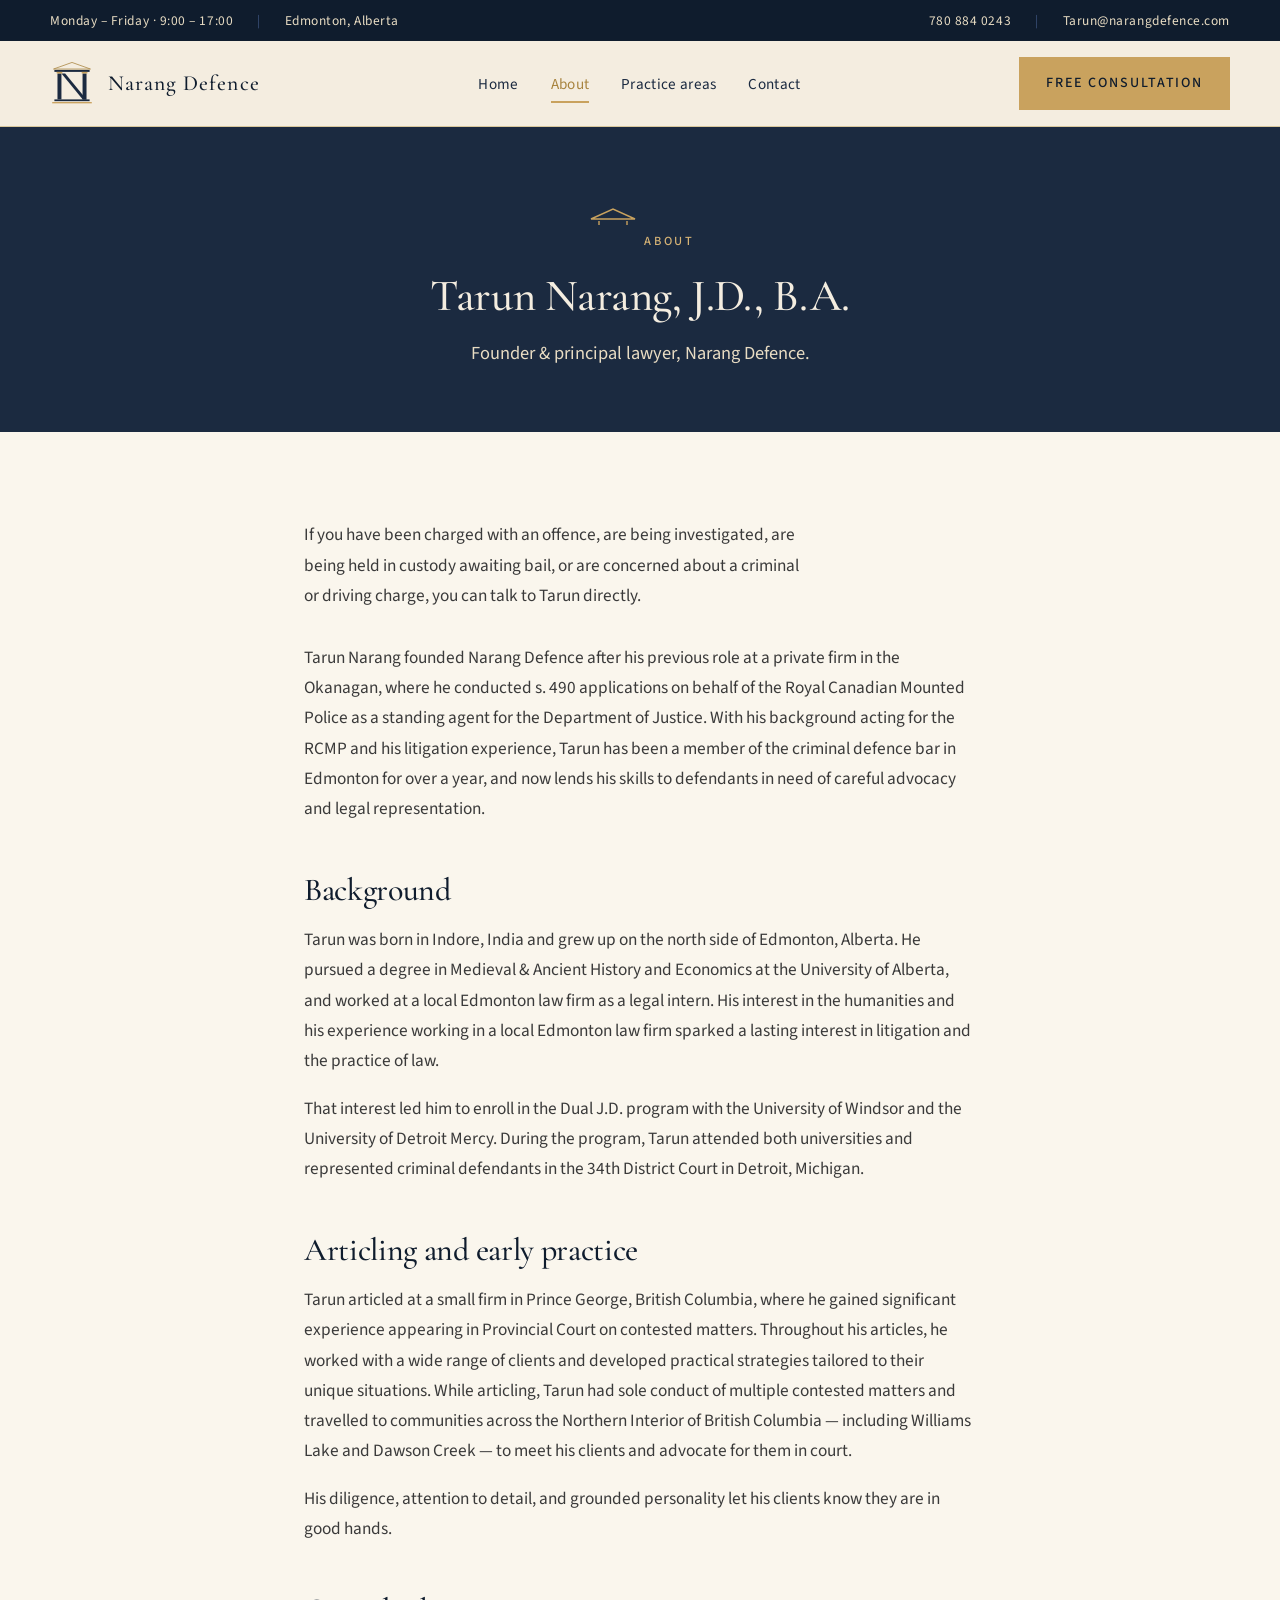
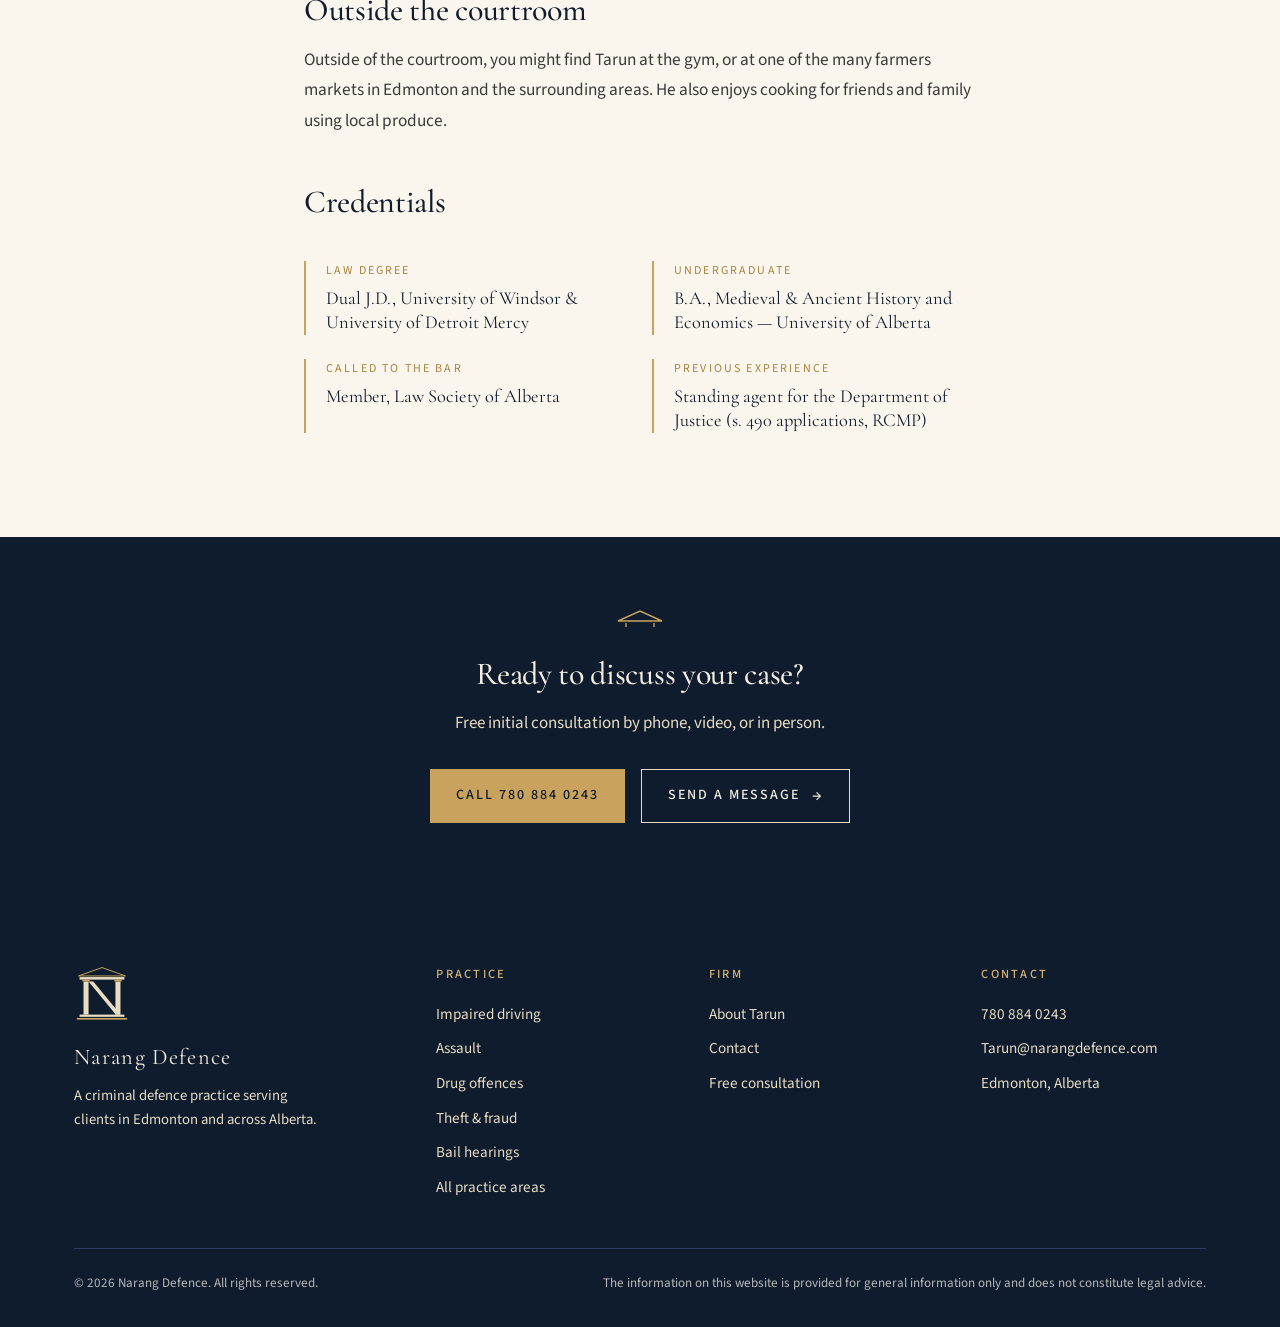
==== commit fe3e6b5c: "Add files via upload" ====
--- a/about.html
+++ b/about.html
@@ -104,7 +104,7 @@
       <p>That interest led him to enroll in the Dual J.D. program with the University of Windsor and the University of Detroit Mercy. During the program, Tarun attended both universities and represented criminal defendants in the 34th District Court in Detroit, Michigan.</p>
 
       <h2>Articling and early practice</h2>
-      <p>Tarun articled at a small firm in Prince George, British Columbia, where he gained significant experience appearing in Provincial Court on contested matters. Throughout his articles, he worked with a wide range of clients and developed practical strategies tailored to their unique situations. While articling, Tarun had sole conduct of multiple trials and travelled to communities across the Northern Interior of British Columbia — including Williams Lake and Dawson Creek — to meet his clients and advocate for them in court.</p>
+      <p>Tarun articled at a small firm in Prince George, British Columbia, where he gained significant experience appearing in Provincial Court on contested matters. Throughout his articles, he worked with a wide range of clients and developed practical strategies tailored to their unique situations. While articling, Tarun had sole conduct of multiple contested matters and travelled to communities across the Northern Interior of British Columbia — including Williams Lake and Dawson Creek — to meet his clients and advocate for them in court.</p>
 
       <p>His diligence, attention to detail, and grounded personality let his clients know they are in good hands.</p>
 
--- a/styles.css
+++ b/styles.css
@@ -238,6 +238,12 @@
   width: 44px;
   height: 44px;
   flex: 0 0 44px;
+}
+
+.nav__brand-mark svg {
+  width: 100%;
+  height: 100%;
+  display: block;
 }
 
 .nav__brand-text {
@@ -694,10 +700,6 @@
 }
 
 .practice-detail__item {
-  display: grid;
-  grid-template-columns: 120px 1fr;
-  gap: 2.5rem;
-  align-items: start;
   padding-bottom: 3rem;
   border-bottom: 1px solid var(--cream-300);
 }
@@ -707,11 +709,20 @@
   padding-bottom: 0;
 }
 
-.practice-detail__number {
-  font-family: var(--font-display);
-  font-size: 3rem;
-  color: var(--gold-500);
-  line-height: 1;
+.practice-detail__body {
+  position: relative;
+  padding-top: 1.5rem;
+}
+
+.practice-detail__body::before {
+  content: "";
+  display: block;
+  width: 44px;
+  height: 2px;
+  background: var(--gold-500);
+  position: absolute;
+  top: 0;
+  left: 0;
 }
 
 .practice-detail__body h3 {
@@ -725,11 +736,6 @@
   font-size: 1.02rem;
   line-height: 1.7;
   max-width: 64ch;
-}
-
-@media (max-width: 720px) {
-  .practice-detail__item { grid-template-columns: 1fr; gap: 0.5rem; }
-  .practice-detail__number { font-size: 2.25rem; }
 }
 
 /* ---------- Contact ---------- */
@@ -852,6 +858,7 @@
 }
 
 .footer-brand__mark { width: 56px; height: 56px; margin-bottom: 1rem; }
+.footer-brand__mark svg { width: 100%; height: 100%; display: block; }
 
 .footer-brand__name {
   font-family: var(--font-display);
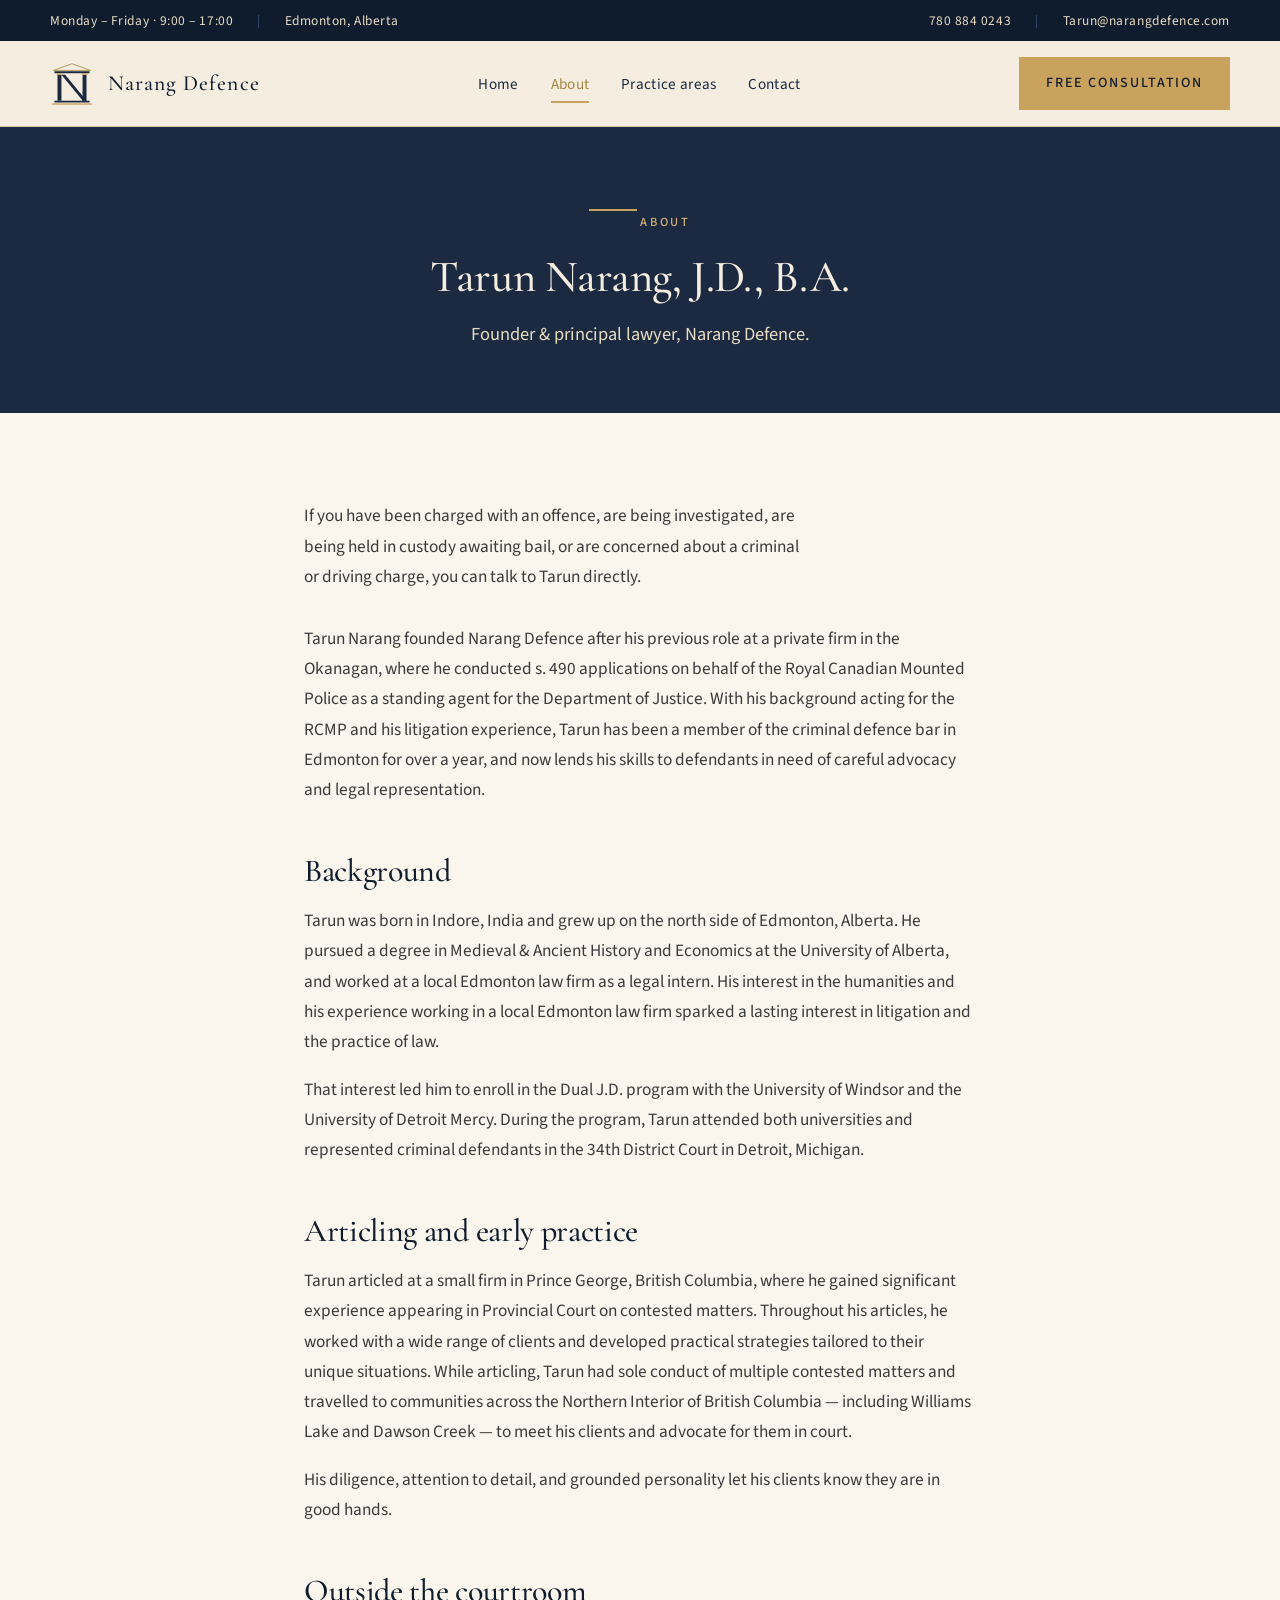
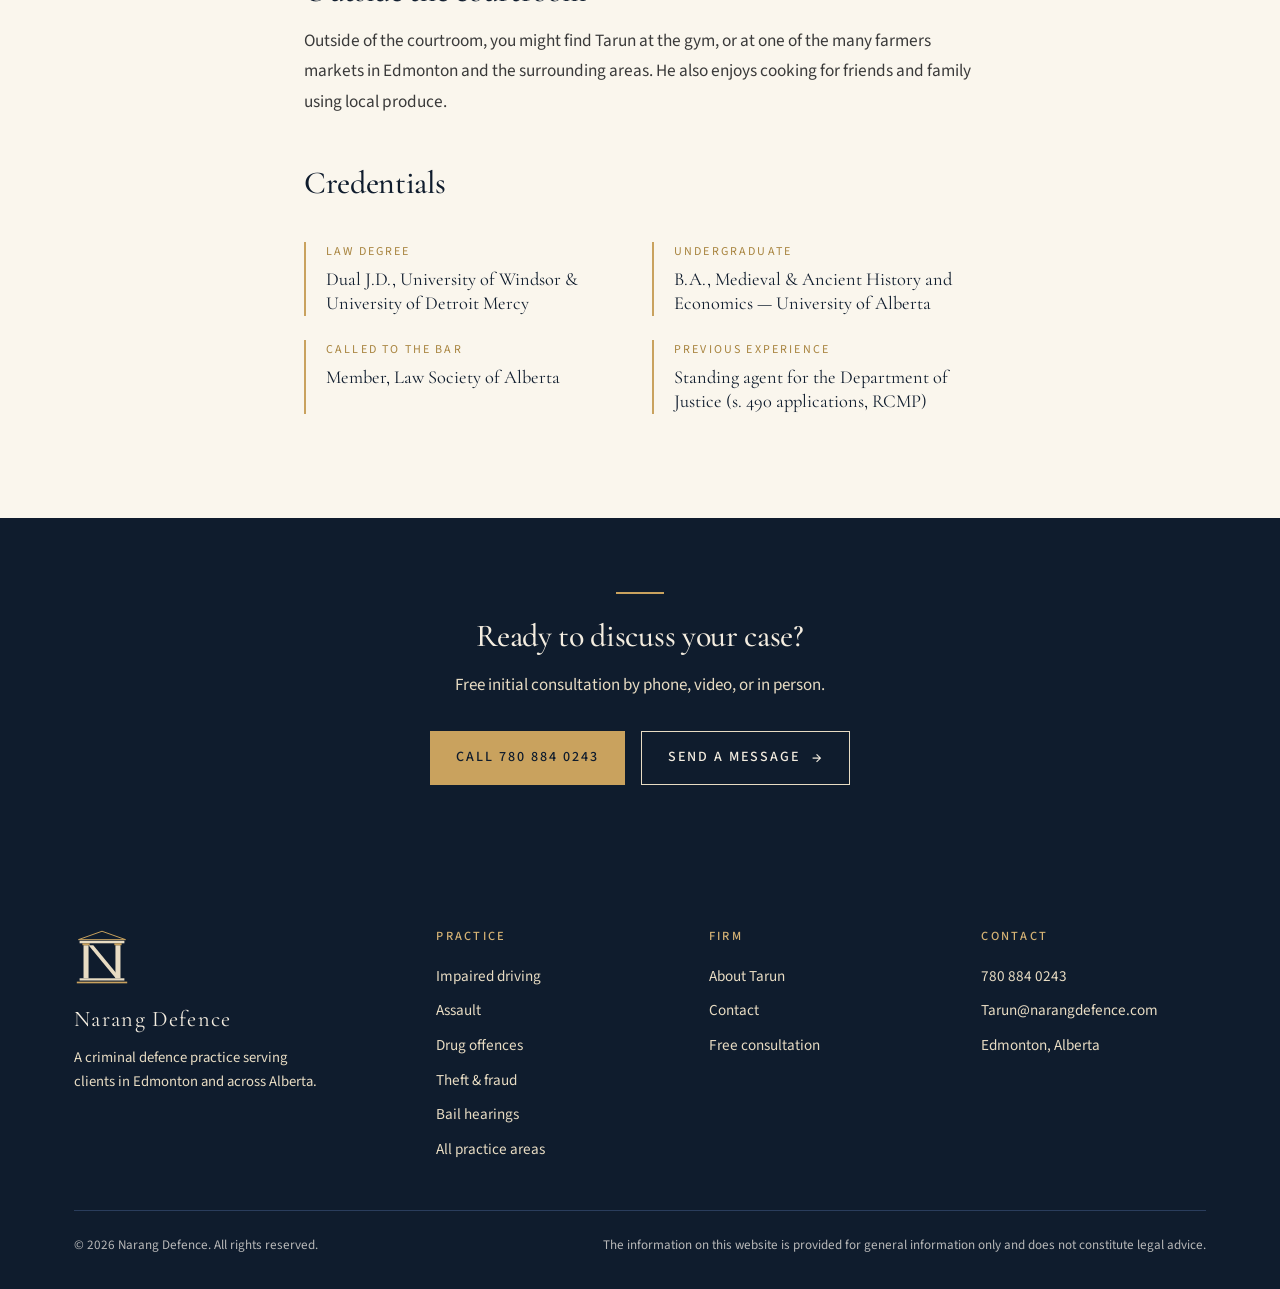
==== commit 0aad3eef: "Add files via upload" ====
--- a/about.html
+++ b/about.html
@@ -36,7 +36,7 @@
       <a href="index.html" class="nav__brand" aria-label="Narang Defence — home">
         <span class="nav__brand-mark" aria-hidden="true">
           <svg viewBox="0 0 200 200" xmlns="http://www.w3.org/2000/svg">
-            <g transform="translate(100,114)">
+            <g transform="translate(100,120)">
               <polygon points="-84,-82 0,-112 84,-82" fill="none" stroke="#a8843f" stroke-width="3.5"/>
               <rect x="-80" y="-78" width="160" height="9" fill="#1b2a40"/>
               <rect x="-66" y="-62" width="18" height="118" fill="#1b2a40"/>
@@ -78,13 +78,7 @@
   <!-- Page header -->
   <section class="page-header">
     <div class="container">
-      <span class="pediment" aria-hidden="true">
-        <svg viewBox="0 0 56 18" fill="none" stroke="#c9a25e" stroke-width="1.4">
-          <polygon points="6,12 28,2 50,12"/>
-          <line x1="14" y1="14" x2="14" y2="18"/>
-          <line x1="42" y1="14" x2="42" y2="18"/>
-        </svg>
-      </span>
+      <span class="pediment" aria-hidden="true"></span>
       <span class="eyebrow on-dark">About</span>
       <h1>Tarun Narang, J.D., B.A.</h1>
       <p class="lead on-dark" style="margin: 1rem auto 0;">Founder &amp; principal lawyer, Narang Defence.</p>
@@ -136,13 +130,7 @@
   <!-- CTA banner -->
   <section class="cta-banner">
     <div class="container">
-      <span class="pediment" aria-hidden="true">
-        <svg viewBox="0 0 56 18" fill="none" stroke="#c9a25e" stroke-width="1.4">
-          <polygon points="6,12 28,2 50,12"/>
-          <line x1="14" y1="14" x2="14" y2="18"/>
-          <line x1="42" y1="14" x2="42" y2="18"/>
-        </svg>
-      </span>
+      <span class="pediment" aria-hidden="true"></span>
       <h2>Ready to discuss your case?</h2>
       <p>Free initial consultation by phone, video, or in person.</p>
       <div class="cta-banner__actions">
@@ -159,7 +147,7 @@
         <div class="footer-brand">
           <div class="footer-brand__mark">
             <svg viewBox="0 0 200 200" xmlns="http://www.w3.org/2000/svg">
-              <g transform="translate(100,114)">
+              <g transform="translate(100,120)">
                 <polygon points="-84,-82 0,-112 84,-82" fill="none" stroke="#c9a25e" stroke-width="3.5"/>
                 <rect x="-80" y="-78" width="160" height="9" fill="#e8dcc3"/>
                 <rect x="-66" y="-62" width="18" height="118" fill="#e8dcc3"/>
--- a/styles.css
+++ b/styles.css
@@ -161,9 +161,11 @@
 
 .pediment {
   display: inline-block;
-  width: 56px;
-  height: 18px;
-  margin-bottom: 1.25rem;
+  width: 48px;
+  height: 2px;
+  background: var(--gold-500);
+  margin-bottom: 1.5rem;
+  vertical-align: middle;
 }
 .pediment svg { width: 100%; height: 100%; }
 
@@ -609,6 +611,14 @@
   opacity: 0.95;
 }
 
+.split__visual img {
+  width: 100%;
+  height: 100%;
+  object-fit: cover;
+  object-position: center 22%;
+  display: block;
+}
+
 .split__content h2 {
   margin-top: 0;
 }
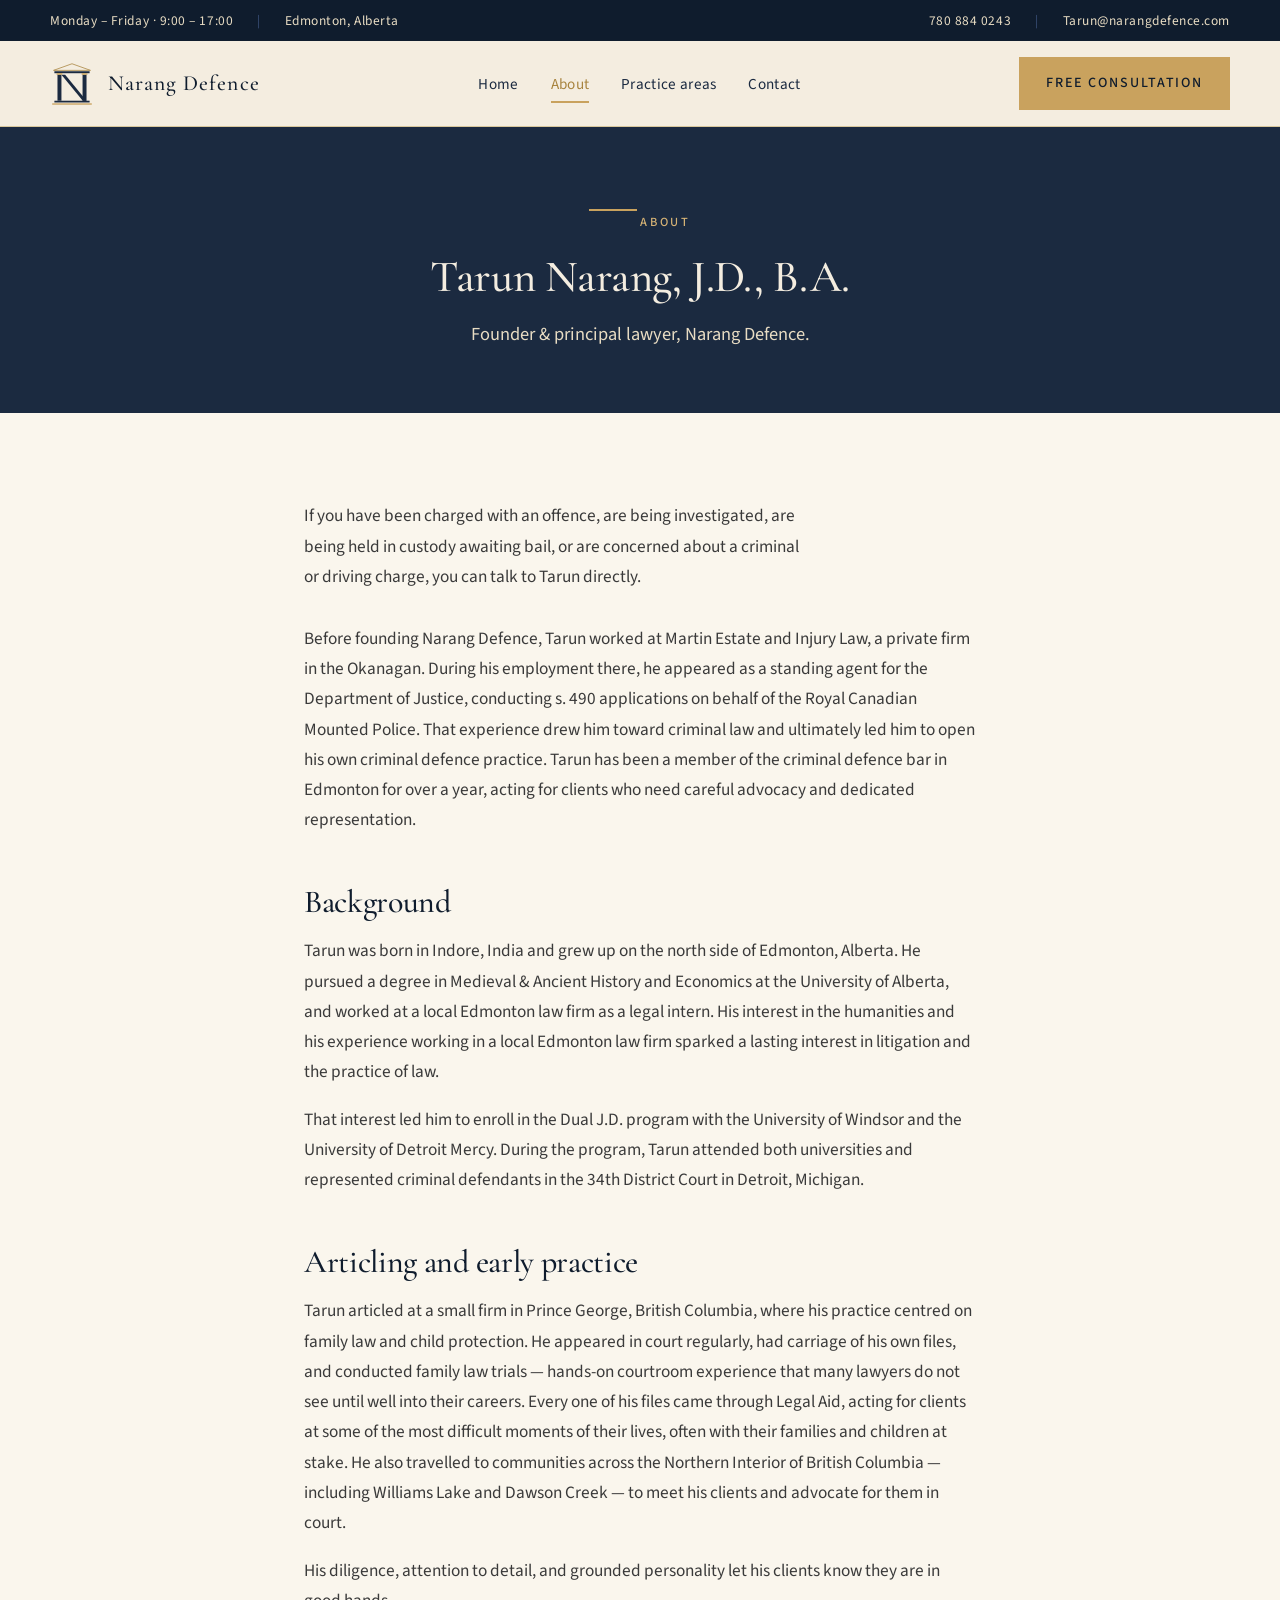
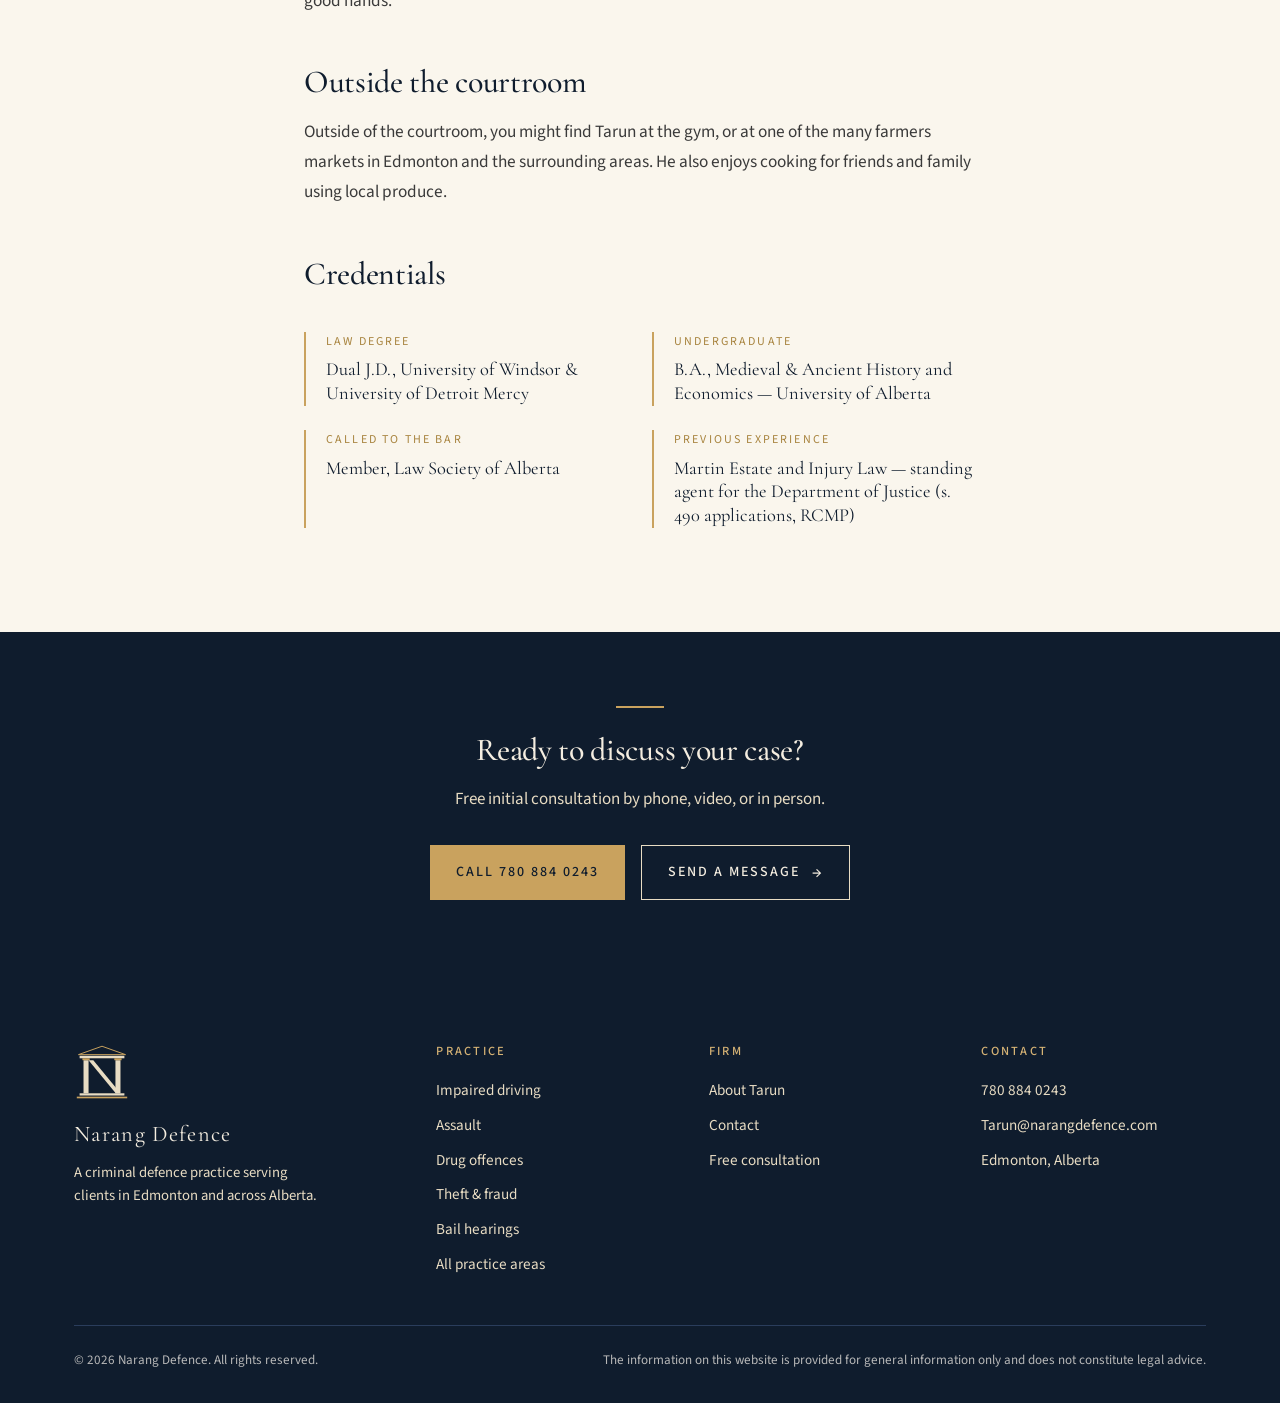
==== commit a5c9ef79: "Add files via upload" ====
--- a/about.html
+++ b/about.html
@@ -90,7 +90,7 @@
     <div class="container-narrow bio reveal">
       <p class="lead" style="margin-bottom: 2rem;">If you have been charged with an offence, are being investigated, are being held in custody awaiting bail, or are concerned about a criminal or driving charge, you can talk to Tarun directly.</p>
 
-      <p>Tarun Narang founded Narang Defence after his previous role at a private firm in the Okanagan, where he conducted s. 490 applications on behalf of the Royal Canadian Mounted Police as a standing agent for the Department of Justice. With his background acting for the RCMP and his litigation experience, Tarun has been a member of the criminal defence bar in Edmonton for over a year, and now lends his skills to defendants in need of careful advocacy and legal representation.</p>
+      <p>Before founding Narang Defence, Tarun worked at Martin Estate and Injury Law, a private firm in the Okanagan. During his employment there, he appeared as a standing agent for the Department of Justice, conducting s. 490 applications on behalf of the Royal Canadian Mounted Police. That experience drew him toward criminal law and ultimately led him to open his own criminal defence practice. Tarun has been a member of the criminal defence bar in Edmonton for over a year, acting for clients who need careful advocacy and dedicated representation.</p>
 
       <h2>Background</h2>
       <p>Tarun was born in Indore, India and grew up on the north side of Edmonton, Alberta. He pursued a degree in Medieval &amp; Ancient History and Economics at the University of Alberta, and worked at a local Edmonton law firm as a legal intern. His interest in the humanities and his experience working in a local Edmonton law firm sparked a lasting interest in litigation and the practice of law.</p>
@@ -98,7 +98,7 @@
       <p>That interest led him to enroll in the Dual J.D. program with the University of Windsor and the University of Detroit Mercy. During the program, Tarun attended both universities and represented criminal defendants in the 34th District Court in Detroit, Michigan.</p>
 
       <h2>Articling and early practice</h2>
-      <p>Tarun articled at a small firm in Prince George, British Columbia, where he gained significant experience appearing in Provincial Court on contested matters. Throughout his articles, he worked with a wide range of clients and developed practical strategies tailored to their unique situations. While articling, Tarun had sole conduct of multiple contested matters and travelled to communities across the Northern Interior of British Columbia — including Williams Lake and Dawson Creek — to meet his clients and advocate for them in court.</p>
+      <p>Tarun articled at a small firm in Prince George, British Columbia, where his practice centred on family law and child protection. He appeared in court regularly, had carriage of his own files, and conducted family law trials — hands-on courtroom experience that many lawyers do not see until well into their careers. Every one of his files came through Legal Aid, acting for clients at some of the most difficult moments of their lives, often with their families and children at stake. He also travelled to communities across the Northern Interior of British Columbia — including Williams Lake and Dawson Creek — to meet his clients and advocate for them in court.</p>
 
       <p>His diligence, attention to detail, and grounded personality let his clients know they are in good hands.</p>
 
@@ -121,7 +121,7 @@
         </div>
         <div class="credential">
           <div class="credential__label">Previous experience</div>
-          <div class="credential__value">Standing agent for the Department of Justice (s. 490 applications, RCMP)</div>
+          <div class="credential__value">Martin Estate and Injury Law — standing agent for the Department of Justice (s. 490 applications, RCMP)</div>
         </div>
       </div>
     </div>
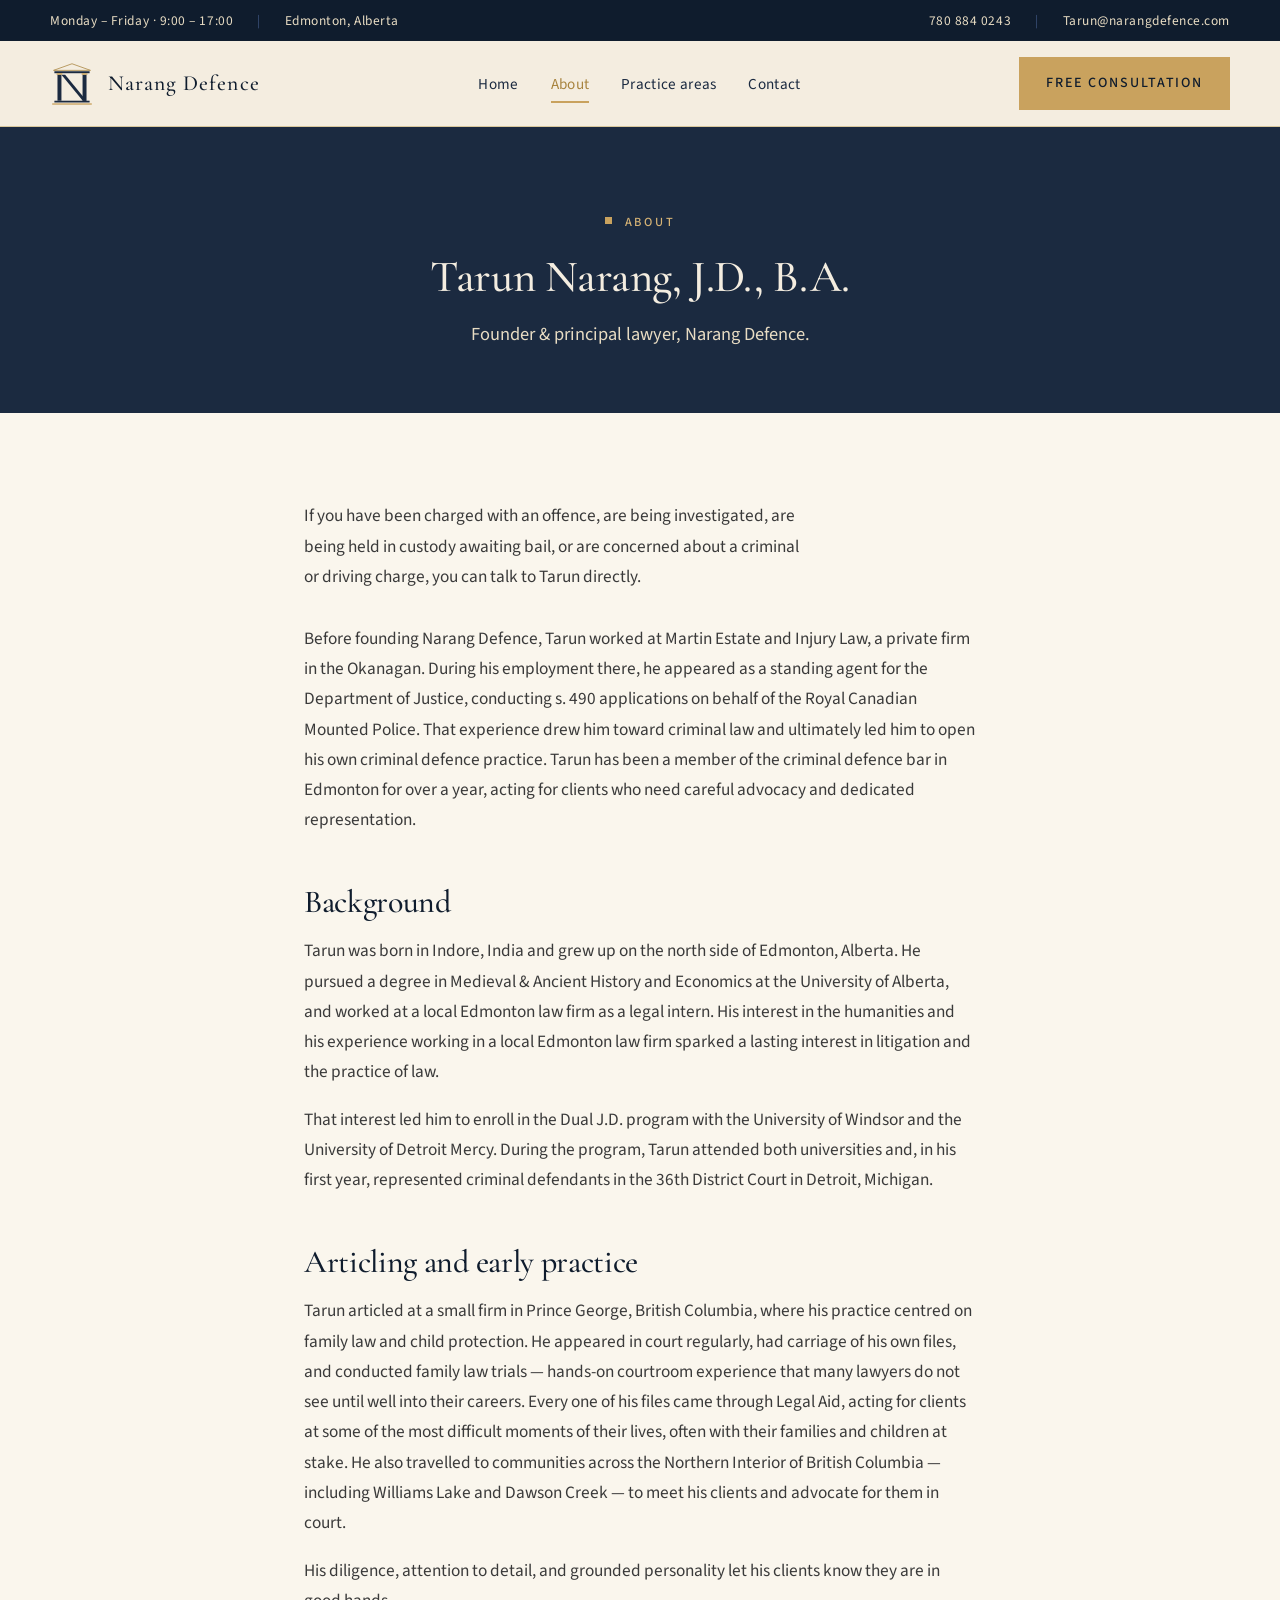
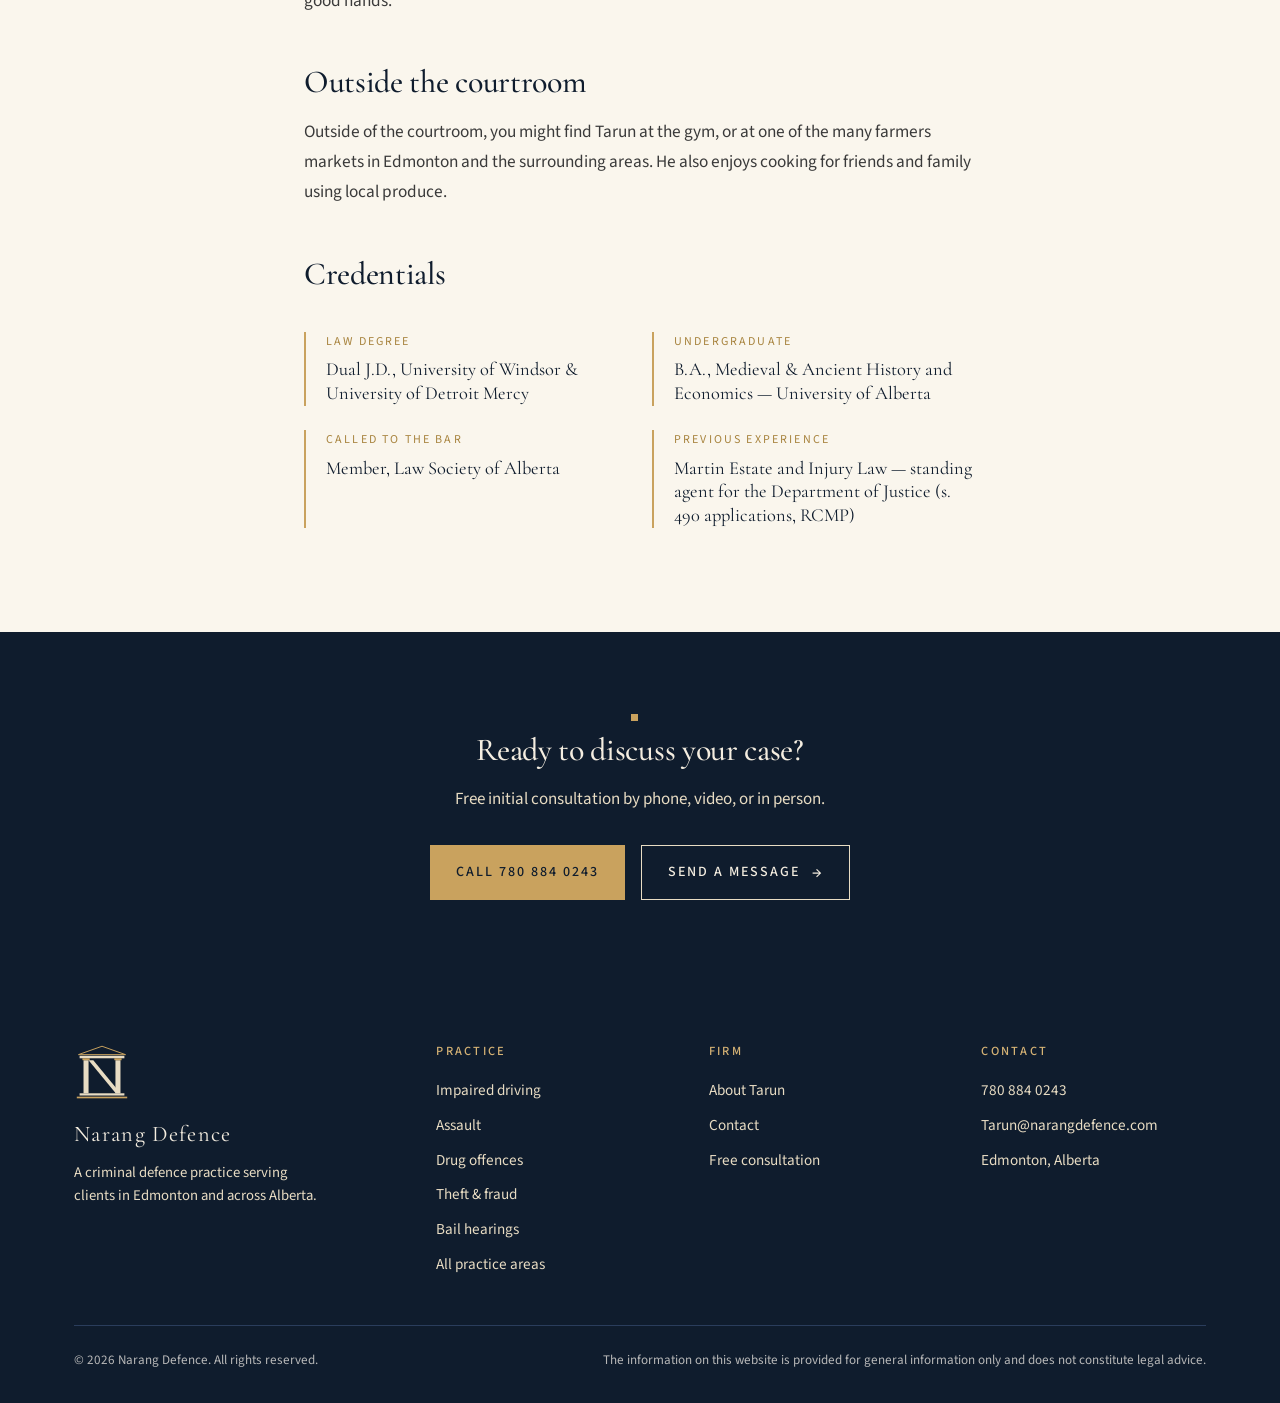
==== commit d74b1abd: "Add files via upload" ====
--- a/about.html
+++ b/about.html
@@ -95,7 +95,7 @@
       <h2>Background</h2>
       <p>Tarun was born in Indore, India and grew up on the north side of Edmonton, Alberta. He pursued a degree in Medieval &amp; Ancient History and Economics at the University of Alberta, and worked at a local Edmonton law firm as a legal intern. His interest in the humanities and his experience working in a local Edmonton law firm sparked a lasting interest in litigation and the practice of law.</p>
 
-      <p>That interest led him to enroll in the Dual J.D. program with the University of Windsor and the University of Detroit Mercy. During the program, Tarun attended both universities and represented criminal defendants in the 34th District Court in Detroit, Michigan.</p>
+      <p>That interest led him to enroll in the Dual J.D. program with the University of Windsor and the University of Detroit Mercy. During the program, Tarun attended both universities and, in his first year, represented criminal defendants in the 36th District Court in Detroit, Michigan.</p>
 
       <h2>Articling and early practice</h2>
       <p>Tarun articled at a small firm in Prince George, British Columbia, where his practice centred on family law and child protection. He appeared in court regularly, had carriage of his own files, and conducted family law trials — hands-on courtroom experience that many lawyers do not see until well into their careers. Every one of his files came through Legal Aid, acting for clients at some of the most difficult moments of their lives, often with their families and children at stake. He also travelled to communities across the Northern Interior of British Columbia — including Williams Lake and Dawson Creek — to meet his clients and advocate for them in court.</p>
--- a/styles.css
+++ b/styles.css
@@ -161,10 +161,10 @@
 
 .pediment {
   display: inline-block;
-  width: 48px;
-  height: 2px;
+  width: 7px;
+  height: 7px;
   background: var(--gold-500);
-  margin-bottom: 1.5rem;
+  margin: 0 0.6em 0.15em 0;
   vertical-align: middle;
 }
 .pediment svg { width: 100%; height: 100%; }
@@ -625,7 +625,7 @@
 
 @media (max-width: 820px) {
   .split { grid-template-columns: 1fr; gap: 2rem; }
-  .split__visual { aspect-ratio: 4 / 3; max-width: 480px; margin: 0 auto; width: 100%; }
+  .split__visual { aspect-ratio: 4 / 5; max-width: 420px; margin: 0 auto; width: 100%; }
 }
 
 /* ---------- CTA banner ---------- */
